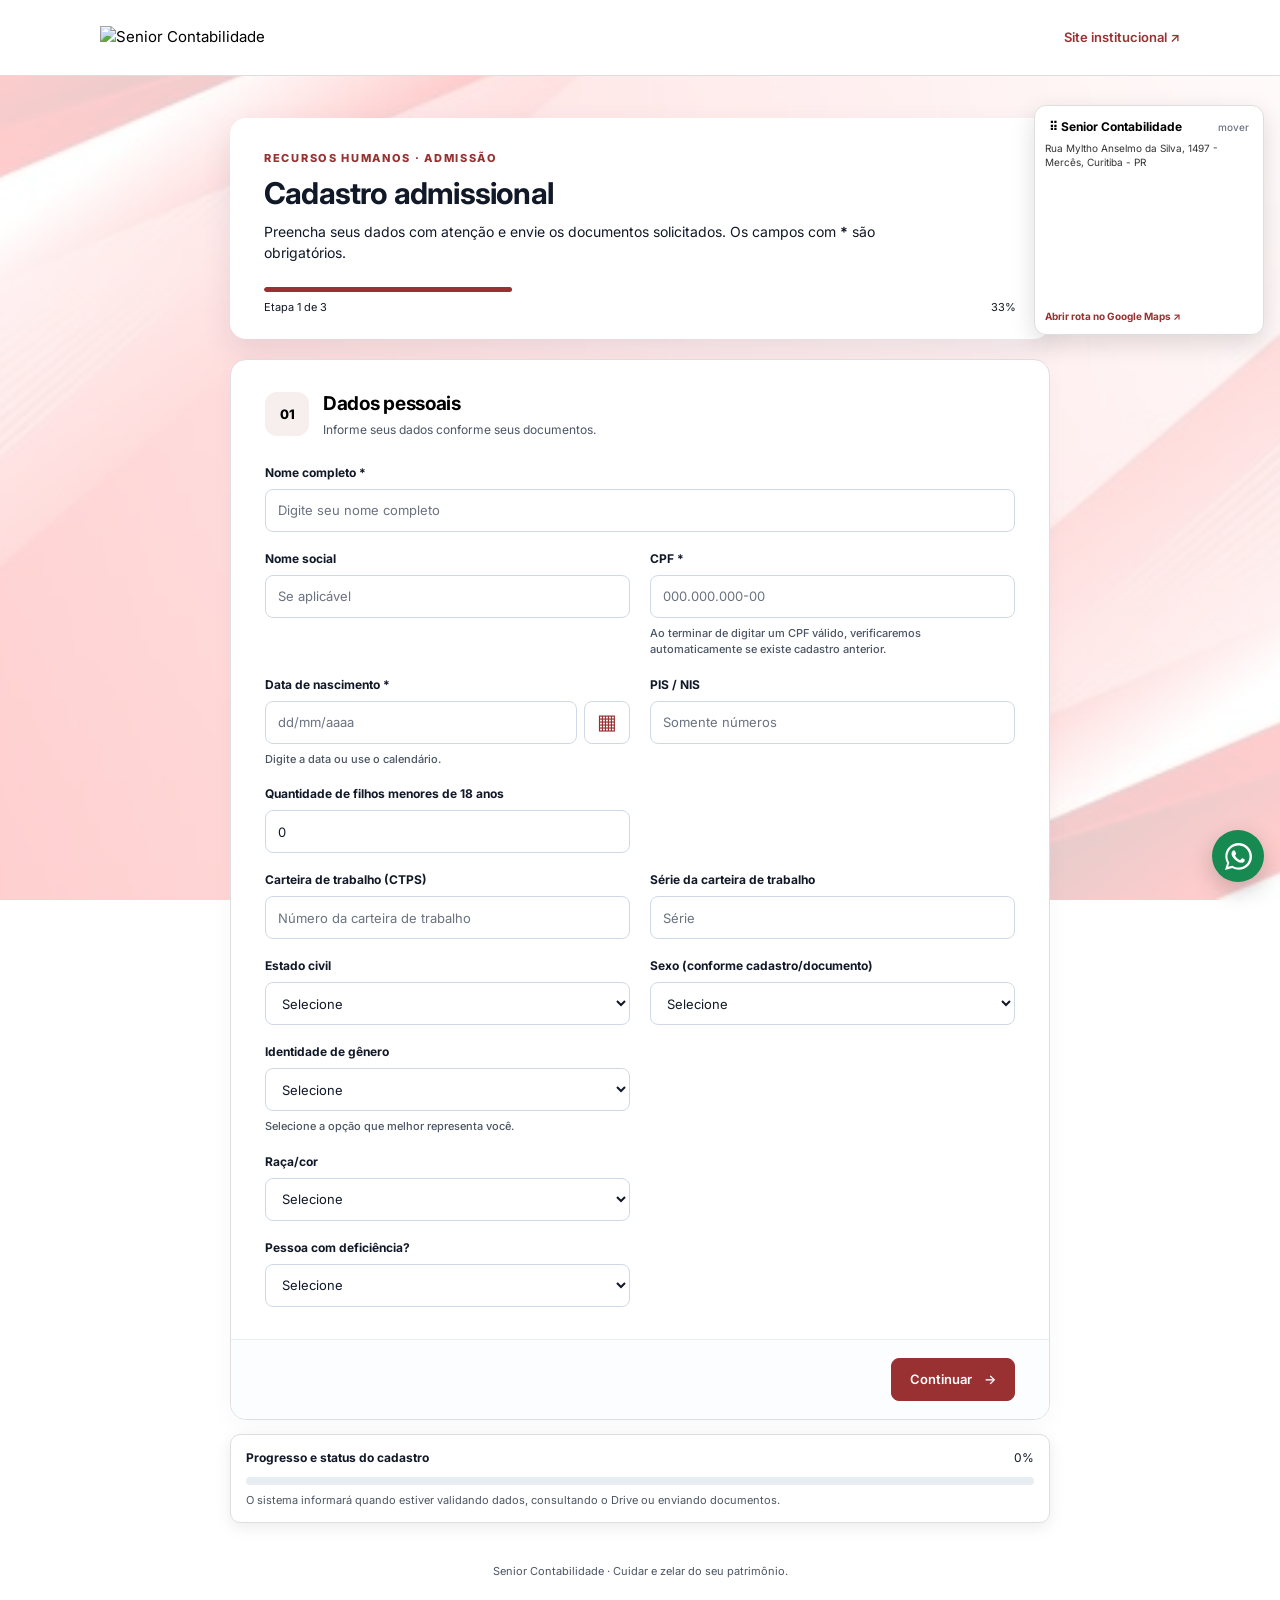
==== index.html @ 3ac5069e "Add files via upload" ====
<!doctype html>
<html lang="pt-BR">
<head>
  <meta charset="utf-8">
  <meta name="viewport" content="width=device-width, initial-scale=1">
  <meta name="theme-color" content="#173b67">
  <title>Cadastro Admissional | Senior</title>
  <link rel="stylesheet" href="styles.css?v=0.6.6">
</head>
<body>
  <header class="site-header">
    <div class="brand">
      <img class="brand-logo" src="https://datasenior.com.br/wp-content/uploads/2024/03/lgnormal.svg" alt="Senior Contabilidade">
    </div>
    <a href="https://datasenior.com.br/" target="_blank" rel="noopener">Site institucional ↗</a>
  </header>

  <main class="page-shell">
    <section class="intro">
      <p class="eyebrow">RECURSOS HUMANOS · ADMISSÃO</p>
      <h1>Cadastro admissional</h1>
      <p>Preencha seus dados com atenção e envie os documentos solicitados. Os campos com <b>*</b> são obrigatórios.</p>
      <div class="progress-wrap"><div id="progressBar"></div></div>
      <div class="progress-caption"><span id="stepCaption">Etapa 1 de 3</span><span id="progressPercent">33%</span></div>
    </section>

    <form id="admissionForm">
      <section class="form-section active" data-step="1">
        <div class="section-heading"><span class="step-icon">01</span><div><h2>Dados pessoais</h2><p>Informe seus dados conforme seus documentos.</p></div></div>
        <div class="fields">
          <label class="wide">Nome completo *<input name="nome" autocomplete="name" required maxlength="160" placeholder="Digite seu nome completo"></label>
          <label>Nome social<input name="nomeSocial" maxlength="160" placeholder="Se aplicável"></label>
          <label>CPF *<input name="cpf" id="cpf" inputmode="numeric" required placeholder="000.000.000-00" maxlength="14" autocomplete="off" aria-describedby="cpfMessage"><small id="cpfMessage" class="field-message" aria-live="polite">Ao terminar de digitar um CPF válido, verificaremos automaticamente se existe cadastro anterior.</small></label>
          <label>Data de nascimento *<span class="date-input-wrap"><input class="birth-date" name="nascimento" type="text" inputmode="numeric" autocomplete="bday" placeholder="dd/mm/aaaa" maxlength="10" pattern="\d{2}/\d{2}/\d{4}" aria-describedby="birthDateFormatHelp" required><button type="button" class="calendar-button" aria-label="Abrir calendário da data de nascimento">▦</button><input class="date-picker" type="date" tabindex="-1" aria-hidden="true"></span><small id="birthDateFormatHelp" class="field-message">Digite a data ou use o calendário.</small></label>
          <label>PIS / NIS<input name="pis" inputmode="numeric" maxlength="14" placeholder="Somente números"></label>
          <label>Quantidade de filhos menores de 18 anos<input name="quantidadeFilhos" id="quantidadeFilhos" type="number" min="0" max="20" value="0"></label>
          <div class="field-pair">
            <label>Carteira de trabalho (CTPS)<input name="ctpsNumero" maxlength="30" placeholder="Número da carteira de trabalho"></label>
            <label>Série da carteira de trabalho<input name="ctpsSerie" maxlength="20" placeholder="Série"></label>
          </div>
          <div id="childrenFields" class="wide dependent-fields hidden"></div>
          <label>Estado civil<select name="estadoCivil"><option value="">Selecione</option><option>Solteiro(a)</option><option>Casado(a)</option><option>União estável</option><option>Divorciado(a)</option><option>Separado(a)</option><option>Viúvo(a)</option></select></label>
          <label>Sexo (conforme cadastro/documento)
            <select name="sexo"><option value="">Selecione</option><option value="Feminino">Feminino</option><option value="Masculino">Masculino</option></select>
          </label>
          <div class="field-pair inline-field-pair">
            <label>Identidade de gênero
              <select name="identidadeGenero" id="identidadeGenero"><option value="">Selecione</option><option value="Homem cisgênero">Homem cisgênero</option><option value="Mulher cisgênero">Mulher cisgênero</option><option value="Homem transgênero">Homem transgênero</option><option value="Mulher transgênero">Mulher transgênero</option><option value="Pessoa não binária">Pessoa não binária</option><option value="Outra identidade de gênero">Outra identidade de gênero</option></select>
              <small id="identidadeGeneroHelp" class="field-message">Selecione a opção que melhor representa você.</small>
            </label>
            <label id="outraIdentidadeWrap" class="hidden">Descreva sua identidade de gênero *<input name="outraIdentidadeGenero" id="outraIdentidadeGenero" maxlength="120"></label>
          </div>
          <div class="field-pair inline-field-pair">
            <label>Raça/cor
              <select name="racaCor" id="racaCor"><option value="">Selecione</option><option>Branca</option><option>Preta</option><option>Parda</option><option>Amarela</option><option>Indígena</option><option>Outra</option></select>
            </label>
            <label id="outraRacaWrap" class="hidden">Descreva sua raça/cor *<input name="outraRacaCor" id="outraRacaCor" maxlength="120"></label>
          </div>
          <label>Pessoa com deficiência?
            <select name="pcd" id="pcd"><option value="">Selecione</option><option value="Não">Não</option><option value="Sim">Sim</option><option value="Prefiro não informar">Prefiro não informar</option></select>
          </label>
          <label class="wide hidden" id="deficienciaWrap">Se desejar, informe a deficiência<input name="deficiencia" maxlength="240" placeholder="Informação opcional"></label>
        </div>
      </section>

      <section class="form-section" data-step="2">
        <div class="section-heading"><span class="step-icon">02</span><div><h2>Endereço e contato</h2><p>Informe primeiro o CEP. Os campos de endereço serão liberados após digitar os 8 números.</p></div></div>
        <div class="fields">
          <label>CEP *<input name="cep" id="cep" inputmode="numeric" required maxlength="9" placeholder="00000-000"></label>
          <label>Estado (UF) *<input name="estado" id="estado" required maxlength="2" placeholder="PR" disabled></label>
          <label class="wide">Rua / logradouro *<input name="endereco" id="endereco" required maxlength="200" placeholder="Rua, avenida, travessa..." disabled></label>
          <label>Número *<input name="numero" id="numeroResidencia" required maxlength="20" placeholder="Número" disabled></label>
          <label>Complemento<input name="complemento" id="complemento" maxlength="100" placeholder="Apartamento, bloco etc." disabled></label>
          <label>Bairro *<input name="bairro" id="bairro" required maxlength="120" disabled></label>
          <label>Cidade *<input name="cidade" id="cidade" required maxlength="120" disabled></label>
          <label>Celular *<input name="celular" id="celular" type="tel" required maxlength="16" autocomplete="tel" placeholder="(41) 99999-9999"></label>
          <div class="wide contact-secondary">
            <button type="button" id="addPhone2" class="text-button">+ Adicionar outro número para contato</button>
            <div id="phone2Wrap" class="hidden phone2-fields">
              <label>Celular 2 (opcional)<input name="celular2" id="celular2" type="tel" maxlength="16" placeholder="(41) 99999-9999"></label>
              <label>Nome do contato (obrigatório ao informar Celular 2)<input name="contatoCelular2" id="contatoCelular2" maxlength="120" placeholder="Nome da pessoa para contato"></label>
            </div>
          </div>
          <label>E-mail *<input name="email" type="email" required maxlength="180" autocomplete="email" placeholder="voce@exemplo.com.br"></label>
          <label>Dependentes para salário-família<input name="dependentesFamilia" type="number" min="0" max="30" value="0"></label>
          <label>Dependentes para Imposto de Renda<input name="dependentesIR" type="number" min="0" max="30" value="0"></label>
        </div>
        <p class="inline-note" id="cepMessage" aria-live="polite">Digite os 8 números do CEP para liberar os campos de endereço.</p>
      </section>

      <section class="form-section" data-step="3">
        <div class="section-heading"><span class="step-icon">03</span><div><h2>Documentos para admissão</h2><p>Envie arquivos legíveis. Formatos aceitos: PDF, JPG e PNG.</p></div></div>
        <div class="document-legend"><p>Os documentos marcados como obrigatórios precisam ser enviados. RG e documento CPF são obrigatórios enquanto a CNH não for enviada; a CNH é opcional. O Título de Eleitor é obrigatório.</p></div>
        <div class="upload-list" id="uploadList"></div>
        <p class="inline-note" id="childrenDocumentNote">As certidões dos filhos serão solicitadas conforme a quantidade informada na primeira etapa.</p>
        <div id="missingSummary" class="missing-summary hidden" role="alert"></div>
        <div class="privacy-note">
          <strong>Privacidade e proteção de dados</strong>
          <p>Esses documentos são indispensáveis para efetuarmos a admissão.</p>
          <ol class="legal-list">
            <li>O tratamento de dados pessoais dar-se-á de acordo com as bases legais previstas nas hipóteses dos Arts. 7º e/ou 11 da Lei 13.709/2018, às quais se submeterão os serviços, e para propósitos legítimos, específicos, explícitos e informados ao titular;</li>
            <li>O tratamento dos dados será limitado às atividades necessárias ao atingimento das finalidades de execução do contrato de trabalho, utilizando-os em cumprimento de obrigação legal ou regulatória, no exercício regular de direito, por determinação judicial ou por requisição da ANPD;</li>
            <li>Os sistemas que servirão de base para armazenamento dos dados pessoais coletados seguem um conjunto de premissas, políticas e especificações técnicas que regulamentam a utilização da Tecnologia de Informação e Comunicação no Governo Federal.</li>
          </ol>
          <p class="privacy-footnote">As informações e os documentos serão utilizados para as finalidades relacionadas ao processo admissional e acessados somente por pessoas autorizadas.</p>
          <label class="consent"><input type="checkbox" name="cientePrivacidade" required> Declaro que li o aviso de privacidade e que as informações fornecidas são verdadeiras. *</label>
        </div>
        <div class="status-message" id="statusMessage" role="status" aria-live="polite"></div>
      </section>

      <div class="form-actions">
        <button type="button" class="btn secondary" id="backBtn" hidden>Voltar</button>
        <span class="action-spacer"></span>
        <button type="button" class="btn primary" id="nextBtn">Continuar <span>→</span></button>
        <button type="submit" class="btn primary" id="submitBtn" hidden>Concluir e enviar cadastro <span>→</span></button>
      </div>
    </form>
    <div class="upload-overall global-progress" id="uploadOverall" aria-live="polite"><div class="upload-overall-top"><strong>Progresso e status do cadastro</strong><span id="overallPercent">0%</span></div><div class="progress-track"><div id="overallProgress"></div></div><p id="overallMessage">O sistema informará quando estiver validando dados, consultando o Drive ou enviando documentos.</p></div>
    <dialog id="birthDateDialog" class="lookup-dialog" aria-labelledby="birthDateTitle">
      <form method="dialog" id="birthDateForm">
        <h2 id="birthDateTitle">Confirmar identidade</h2>
        <p>Encontramos um cadastro para este CPF. Para proteger seus dados, informe sua data de nascimento para recuperar os dados e documentos já registrados.</p>
        <label>Data de nascimento *<span class="date-input-wrap"><input class="birth-date" id="lookupBirthDate" type="text" inputmode="numeric" autocomplete="bday" placeholder="dd/mm/aaaa" maxlength="10" pattern="\d{2}/\d{2}/\d{4}" required><button type="button" class="calendar-button" aria-label="Abrir calendário da data de nascimento">▦</button><input class="date-picker" type="date" tabindex="-1" aria-hidden="true"></span></label>
        <p id="lookupBirthMessage" class="field-message" aria-live="polite"></p>
        <div class="dialog-actions"><button type="button" class="btn secondary" id="cancelBirthLookup">Cancelar</button><button type="submit" class="btn primary" id="confirmBirthLookup">Validar e carregar dados</button></div>
      </form>
    </dialog>
    <footer>Senior Contabilidade · Cuidar e zelar do seu patrimônio.</footer>
  </main>
  <aside class="map-mini" id="mapWidget" aria-label="Localização da Senior Contabilidade">
    <button type="button" class="map-drag-handle" id="mapDragHandle" aria-label="Mover mapa" title="Arraste para mover o mapa">⠿ Senior Contabilidade <span>mover</span></button>
    <small>Rua Myltho Anselmo da Silva, 1497 - Mercês, Curitiba - PR</small>
    <iframe title="Mapa da Senior Contabilidade" loading="lazy" referrerpolicy="no-referrer-when-downgrade" src="https://www.google.com/maps?q=Rua%20Myltho%20Anselmo%20da%20Silva%2C%201497%2C%20Curitiba%2C%20PR&output=embed"></iframe>
    <a href="https://www.google.com/maps/dir/?api=1&destination=Rua+Myltho+Anselmo+da+Silva,+1497,+Curitiba,+PR" target="_blank" rel="noopener">Abrir rota no Google Maps ↗</a>
  </aside>
  <a class="whatsapp-float" id="whatsappHelp" href="https://wa.me/5541995890097" target="_blank" rel="noopener" aria-label="Contato pelo WhatsApp" title="Contato pelo WhatsApp">
    <svg class="wa-icon" viewBox="0 0 24 24" aria-hidden="true"><path d="M20.5 3.5A11.8 11.8 0 0 0 12.1 0C5.6 0 .3 5.3.3 11.8c0 2.1.6 4.2 1.6 6L0 24l6.4-1.7a11.8 11.8 0 0 0 5.7 1.5h.1c6.5 0 11.8-5.3 11.8-11.8 0-3.2-1.2-6.2-3.5-8.5ZM12.1 21.8c-1.8 0-3.6-.5-5.1-1.4l-.4-.2-3.8 1 1-3.7-.2-.4a9.8 9.8 0 1 1 8.5 4.7Zm5.4-7.3c-.3-.1-1.7-.8-2-.9-.3-.1-.5-.1-.7.2s-.8.9-1 1.1c-.2.2-.4.2-.7.1a8 8 0 0 1-2.4-1.5 9 9 0 0 1-1.7-2.1c-.2-.3 0-.5.1-.6l.5-.6.2-.5c.1-.2 0-.4 0-.5l-.9-2.1c-.2-.5-.5-.4-.7-.4h-.6c-.2 0-.5.1-.8.4-.3.3-1 1-1 2.4s1 2.8 1.1 3c.1.2 2 3.1 4.9 4.3.7.3 1.3.5 1.7.6.7.2 1.4.2 1.9.1.6-.1 1.7-.7 1.9-1.3.2-.6.2-1.2.2-1.3s-.2-.2-.5-.4Z"/></svg>
  </a>
  <script src="config.js?v=0.6.6"></script>
  <script src="app.js?v=0.6.6"></script>
</body>
</html>
---- styles.css ----
@import url('https://fonts.googleapis.com/css2?family=Inter:wght@400;500;600;700;800&display=swap');
:root{--navy:#993132;--blue:#993132;--blue2:#993132;--ink:#000;--muted:#444;--line:#dedede;--bg:#fff;--white:#fff;--green:#993132;--red:#993132;--amber:#8a5a00}
*{box-sizing:border-box}body{position:relative;isolation:isolate;margin:0;background:#fff;color:#000;font-family:Inter,Arial,sans-serif;font-size:15px;line-height:1.5}
.site-header{height:76px;background:#fff;border-bottom:1px solid var(--line);display:flex;align-items:center;justify-content:space-between;padding:0 max(calc((100% - 1080px)/2),24px)}
.brand{display:flex;align-items:center;gap:11px;color:#000}.brand-logo{display:block;width:190px;max-height:52px;object-fit:contain;object-position:left center}.site-header a{font-size:13px;text-decoration:none;color:var(--blue);font-weight:600}
.page-shell{max-width:860px;margin:42px auto 30px;padding:0 20px}.intro{background:#fff;color:#111827;border-radius:16px;padding:32px 34px 24px;box-shadow:0 12px 30px #173b6718}.eyebrow{font-size:11px;letter-spacing:1.7px;font-weight:800;color:#993132;margin:0 0 8px}.intro h1{font-size:30px;line-height:1.2;margin:0 0 10px;letter-spacing:-.8px}.intro>p:not(.eyebrow){margin:0;max-width:650px;color:#111827;font-size:14px}.progress-wrap{height:5px;background:#ffffff40;border-radius:99px;margin-top:24px;overflow:hidden}.progress-wrap div{height:100%;width:33.33%;background:#993132;border-radius:99px;transition:width .2s}.progress-caption{display:flex;justify-content:space-between;margin-top:7px;font-size:11px;color:#111827}
form{background:#fff;border:1px solid var(--line);border-radius:16px;margin-top:20px;overflow:hidden;box-shadow:0 8px 24px #1b355508}.form-section{display:none;padding:30px 34px 32px}.form-section.active{display:block}.section-heading{display:flex;gap:14px;align-items:center;margin-bottom:25px}.step-icon{width:44px;height:44px;display:grid;place-items:center;background:#f7eeee;color:#000;border-radius:12px;font-size:13px;font-weight:800}.section-heading h2{font-size:19px;margin:0 0 2px;color:#000;letter-spacing:-.3px}.section-heading p{font-size:12px;color:#4b5563;margin:0}
.fields{display:grid;grid-template-columns:1fr 1fr;gap:18px 20px}label{display:flex;flex-direction:column;gap:7px;font-size:12px;font-weight:700;color:#111827}.fields input,.fields select{width:100%;height:43px;border:1px solid #cfd9e5;border-radius:8px;padding:0 12px;color:#111827;font:400 13px Inter,Arial;background:#fff;outline:none}.fields input:disabled{background:#f0f2f5;color:#6b7280;cursor:not-allowed}.fields input:focus,.fields select:focus{border-color:var(--blue2);box-shadow:0 0 0 3px #2d70b718}.fields input::placeholder{color:#6b7280}.wide{grid-column:1/-1}.hidden{display:none!important}.inline-note{font-size:12px;color:var(--green);margin:14px 0 0;min-height:18px}.field-message{font-size:11px;font-weight:500;color:#4b5563}.field-message.error{color:var(--red)}.field-message.valid{color:var(--green)}
.document-legend{background:#f7f9fc;border:1px solid var(--line);border-radius:10px;padding:13px 15px;margin-bottom:14px}.document-legend p{font-size:12px;color:#111827;margin:9px 0 0}.pill{display:inline-flex;align-items:center;width:max-content;border-radius:99px;padding:3px 8px;font-size:10px;font-weight:800}.pill.crucial{background:#fff0e5;color:#8c3c00}.pill.optional{background:#eef2f6;color:#374151}.upload-list{display:grid;gap:10px}.upload-item{border:1px solid var(--line);border-radius:10px;padding:13px 15px;display:grid;grid-template-columns:minmax(0,1fr) minmax(170px,38%);align-items:center;gap:14px}.upload-item strong{display:block;font-size:12px;color:#111827}.upload-item small{display:block;font-size:11px;color:#4b5563;margin-top:2px}.upload-copy{min-width:0}.upload-control{display:flex;flex-direction:column;align-items:flex-start;gap:6px}.upload-item input{font-size:11px;max-width:100%;color:#374151}.file-status{display:block;color:#4b5563;font-size:10px;margin-top:5px;overflow-wrap:anywhere}.file-progress,.progress-track{display:block;width:100%;height:5px;background:#e8edf3;border-radius:99px;overflow:hidden;margin-top:6px}.file-progress span,.progress-track div{display:block;width:0;height:100%;background:#993132;border-radius:99px;transition:width .15s}.upload-item.file-ready{border-color:#a7c8b8}.upload-item.file-error{border-color:#d88b8b;background:#fffafa}.upload-item.file-error .file-status{color:var(--red)}.upload-overall{margin-top:18px;border:1px solid var(--line);border-radius:10px;padding:14px 15px;background:#fff}.upload-overall-top{display:flex;justify-content:space-between;gap:12px;font-size:12px;color:#111827}.upload-overall p{font-size:11px;color:#4b5563;margin:7px 0 0}.upload-overall .progress-track{height:8px;margin-top:10px}.upload-overall .progress-track div{background:#993132}.missing-summary{margin-top:14px;border:1px solid #e4b5b5;background:#fff7f7;border-radius:10px;padding:13px 15px;color:#7f1d1d;font-size:12px}.missing-summary ul{margin:7px 0 0;padding-left:20px}.privacy-note{background:#f5f8fc;border:1px solid #e0e8f2;border-radius:10px;padding:16px;margin-top:20px;color:#111827}.privacy-note>strong{font-size:13px;color:var(--navy)}.privacy-note p{font-size:12px;color:#111827;margin:6px 0 12px}.legal-list{padding-left:21px;margin:8px 0 12px}.legal-list li{font-size:11px;color:#111827;margin:0 0 9px}.privacy-footnote{border-top:1px solid #dce4ed;padding-top:10px}.consent{display:flex;flex-direction:row;align-items:flex-start;gap:9px;font-size:11px;font-weight:600}.consent input{margin-top:3px;accent-color:#993132;flex-shrink:0}
.form-actions{display:flex;align-items:center;gap:12px;padding:18px 34px;border-top:1px solid #e8edf3;background:#fcfdff}.action-spacer{flex:1}.btn{border:0;border-radius:8px;min-height:43px;padding:0 18px;font:600 13px Inter,Arial;cursor:pointer;display:inline-flex;align-items:center;gap:12px;justify-content:center}.btn.primary{background:#993132;color:#fff;border:1px solid #993132}.btn.primary:hover{background:#7d2729}.btn.secondary{background:#edf2f7;color:#111827}.btn:disabled{opacity:.55;cursor:wait}.status-message{font-size:13px;margin-top:14px}.status-message.error{color:var(--red)}.status-message.success{color:var(--green)}footer{text-align:center;color:#4b5563;font-size:11px;padding:22px 8px}
@media(max-width:640px){.site-header{height:66px;padding:0 18px}.brand-logo{width:155px;max-height:44px}.brand strong{font-size:19px}.site-header a{font-size:11px}.page-shell{margin:20px auto;padding:0 12px}.intro{padding:25px 22px 20px}.intro h1{font-size:25px}.form-section{padding:24px 20px}.fields{grid-template-columns:1fr;gap:15px}.wide{grid-column:auto}.upload-item{grid-template-columns:1fr;gap:9px}.upload-control{align-items:stretch}.form-actions{padding:15px 20px}.btn{padding:0 13px}}

[hidden]{display:none!important}

.map-mini{position:fixed;right:16px;top:105px;width:220px;z-index:20;background:#fff;border:1px solid #dedede;border-radius:12px;box-shadow:0 8px 24px #0002;padding:10px;display:flex;flex-direction:column;gap:5px}.map-mini strong{font-size:12px;color:#000}.map-mini small{font-size:10px;line-height:1.35;color:#333}.map-mini iframe{width:100%;height:130px;border:0;border-radius:7px}.map-mini a{font-size:10px;color:#993132;font-weight:700;text-decoration:none}.whatsapp-float{position:fixed;right:16px;bottom:18px;z-index:30;background:#168a50;color:#fff;text-decoration:none;border-radius:999px;padding:10px 15px;display:flex;align-items:center;gap:10px;box-shadow:0 8px 24px #0003}.wa-icon{font-size:23px;line-height:1}.wa-copy{display:flex;flex-direction:column}.wa-copy strong{font-size:12px}.wa-copy small{font-size:10px;color:#fff}.whatsapp-float:hover{background:#116f40}
@media(max-width:1100px){.map-mini{position:static;width:auto;max-width:860px;margin:12px auto;padding:12px 20px}.map-mini iframe{height:150px}.whatsapp-float{right:12px;bottom:12px}}@media(max-width:640px){.map-mini{margin:10px 12px}.whatsapp-float{padding:11px;border-radius:50%;width:52px;height:52px;justify-content:center}.wa-copy{display:none}}

.lookup-button{align-self:flex-start;border:1px solid #993132;background:#fff;color:#993132;border-radius:7px;padding:7px 10px;font-size:11px;font-weight:700;cursor:pointer}.lookup-button:disabled{opacity:.5;cursor:wait}

.global-progress{position:static;z-index:1;box-shadow:0 4px 16px rgba(0,0,0,.08);margin:14px 0 18px}.upload-item.file-ready .file-status{color:#17663a;font-weight:700}.upload-item.file-error .file-status{font-weight:700}
.pill.required{background:#fff0e5;color:#8c3c00}.field-pair{grid-column:1/-1;display:grid;grid-template-columns:1fr 1fr;gap:18px 20px}.dependent-fields{display:grid;gap:12px}.dependent-card{min-width:0;margin:0;padding:15px;border:1px solid var(--line);border-radius:10px;display:grid;grid-template-columns:repeat(3,minmax(0,1fr));gap:12px}.dependent-card legend{padding:0 7px;font-size:12px;font-weight:800;color:#993132}.dependent-card label{min-width:0}.dependent-card input{width:100%;height:43px;border:1px solid #cfd9e5;border-radius:8px;padding:0 12px;color:#111827;font:400 13px Inter,Arial;background:#fff}.date-input-wrap{display:flex;align-items:stretch;gap:7px}.date-input-wrap>.birth-date{min-width:0;flex:1}.date-picker{width:46px;height:43px;border:1px solid #cfd9e5;border-radius:8px;background:#fff;padding:7px;cursor:pointer}.date-picker::-webkit-calendar-picker-indicator{cursor:pointer}.text-button{width:max-content;padding:0;border:0;background:transparent;color:#993132;font:600 12px Inter,Arial;text-decoration:underline;cursor:pointer}.contact-secondary{display:grid;gap:10px}.contact-secondary label{max-width:calc(50% - 10px)}.missing-link{padding:0;border:0;background:none;color:inherit;font:inherit;text-align:left;text-decoration:underline;cursor:pointer}.identity-description{font-size:11px;color:#4b5563;font-weight:500}.whatsapp-float{width:52px;height:52px;padding:12px;justify-content:center}.wa-icon{display:block;width:27px;height:27px;fill:currentColor}.wa-copy{display:none}

.lookup-dialog{width:min(480px,calc(100% - 32px));border:1px solid #dbe3ec;border-radius:14px;padding:0;box-shadow:0 24px 80px rgba(0,0,0,.28);color:#111827}.lookup-dialog::backdrop{background:rgba(15,23,42,.55)}.lookup-dialog form{padding:24px}.lookup-dialog h2{margin:0 0 10px;font-size:21px;color:#111827}.lookup-dialog p{font-size:13px;line-height:1.55;color:#374151}.lookup-dialog label{display:flex;flex-direction:column;gap:7px;margin-top:18px;font-size:12px;font-weight:700}.lookup-dialog input{min-height:42px;border:1px solid #cbd5e1;border-radius:7px;padding:9px 11px;font:inherit;color:#111827}.dialog-actions{display:flex;justify-content:flex-end;gap:10px;margin-top:22px}.lookup-dialog .btn{min-height:40px}

/* Fundo estático: coloque fundo.jpg na mesma pasta de index.html (frontend). */
body::before{content:"";position:fixed;inset:0;z-index:-1;pointer-events:none;background:url("./fundo.jpg") center center/cover no-repeat;opacity:.20}
.privacy-alert-pulse{animation:privacyAlertPulse 1s ease-in-out 0s 5;border-width:2px!important}
.privacy-consent-pulse{animation:privacyConsentPulse 1s ease-in-out 0s 5;border-radius:8px;outline:2px solid #993132;outline-offset:4px}
@keyframes privacyAlertPulse{0%,100%{box-shadow:0 0 0 0 rgba(153,49,50,.08);background:#fff7f7}50%{box-shadow:0 0 0 7px rgba(153,49,50,.25);background:#ffe4e4}}
@keyframes privacyConsentPulse{0%,100%{background:transparent}50%{background:#ffe4e4}}

/* Ajustes de usabilidade para celulares */
html { -webkit-text-size-adjust: 100%; }
input, select, button { touch-action: manipulation; }
input, select { min-width: 0; }
@media (max-width: 640px) {
  body { font-size: 14px; }
  .site-header { gap: 10px; padding: 0 12px; }
  .brand-logo { width: min(46vw, 155px); }
  .site-header a { max-width: 110px; text-align: right; line-height: 1.25; }
  .page-shell { width: 100%; margin: 14px auto 22px; padding: 0 10px; }
  .intro { border-radius: 12px; padding: 20px 16px 17px; }
  .intro h1 { font-size: clamp(22px, 6vw, 27px); }
  .intro > p:not(.eyebrow) { font-size: 13px; }
  #admissionForm { margin-top: 12px; border-radius: 12px; }
  .form-section { padding: 20px 14px 22px; }
  .section-heading { align-items: flex-start; gap: 10px; margin-bottom: 19px; }
  .section-heading h2 { font-size: 17px; }
  .fields { grid-template-columns: minmax(0, 1fr); gap: 14px; }
  .fields label { min-width: 0; font-size: 12px; }
  .fields input, .fields select { height: 46px; font-size: 16px; padding: 0 11px; }
  .fields input[type="file"] { height: auto; font-size: 13px; }
  .upload-item { grid-template-columns: minmax(0,1fr); padding: 12px; gap: 10px; }
  .upload-control { min-width: 0; align-items: stretch; }
  .upload-control input { width: 100%; font-size: 13px; }
  .form-actions { position: sticky; bottom: 0; z-index: 10; flex-wrap: wrap; gap: 8px; padding: 12px; background: rgba(255,255,255,.97); box-shadow: 0 -4px 14px rgba(0,0,0,.07); }
  .form-actions .action-spacer { display: none; }
  .form-actions .btn { flex: 1 1 42%; min-height: 46px; padding: 0 10px; font-size: 12px; }
  .global-progress { margin: 12px 0; padding: 12px; }
  .upload-overall-top { align-items: flex-start; font-size: 11px; }
  .upload-overall p { font-size: 11px; }
  .privacy-note { padding: 12px; }
  .consent { font-size: 12px; line-height: 1.45; }
  .lookup-dialog { width: calc(100% - 20px); max-width: 480px; max-height: 90dvh; overflow-y: auto; }
  .lookup-dialog form { padding: 18px 14px; }
  .lookup-dialog h2 { font-size: 19px; }
  .lookup-dialog input { width: 100%; min-height: 46px; font-size: 16px; }
  .dialog-actions { flex-direction: column-reverse; }
  .dialog-actions .btn { width: 100%; min-height: 46px; }
  .map-mini { margin: 10px; }
  .map-mini iframe { height: 120px; }
  .whatsapp-float { right: 10px; bottom: 10px; }
  .field-pair{grid-template-columns:minmax(0,1fr);gap:14px}.dependent-card{grid-template-columns:minmax(0,1fr);padding:12px}.contact-secondary label{max-width:none}.date-picker{height:46px;min-width:46px}
}
@media (max-width: 380px) {
  .site-header a { font-size: 10px; }
  .brand-logo { width: 132px; }
  .form-section { padding-left: 11px; padding-right: 11px; }
  .form-actions .btn { flex-basis: 100%; }
}

.phone2-fields{display:grid;grid-template-columns:1fr 1fr;gap:12px 20px}
.date-input-wrap{position:relative}
.date-input-wrap .date-picker{position:absolute;width:1px;height:1px;min-width:1px;right:46px;top:50%;opacity:0;pointer-events:none;padding:0;border:0;overflow:hidden;clip-path:inset(50%)}
.calendar-button{width:46px;min-width:46px;border:1px solid #cfd9e5;border-radius:8px;background:#fff;color:#993132;font-size:21px;cursor:pointer}
.map-mini{position:fixed;right:16px;top:105px;left:auto;bottom:auto;width:min(230px,calc(100vw - 20px));max-width:none;margin:0;z-index:20}
.map-drag-handle{display:flex;align-items:center;justify-content:space-between;width:100%;padding:3px 4px;border:0;background:transparent;color:#000;font:700 12px Inter,Arial,sans-serif;text-align:left;cursor:move;touch-action:none}
.map-drag-handle span{color:#6b7280;font-size:10px;font-weight:500}
.map-mini iframe{height:130px}
.inline-field-pair{align-items:start}
.file-picker{position:relative;display:flex;flex-direction:row;align-items:center;gap:9px;width:100%;min-width:0;overflow:hidden;cursor:pointer}
.file-picker-button{flex:none;border:1px solid #cfd9e5;border-radius:7px;background:#f7f9fc;color:#111827;padding:8px 10px;font-size:11px;font-weight:700}
.file-picker-name{min-width:0;overflow:hidden;text-overflow:ellipsis;white-space:nowrap;font-size:11px;font-weight:500;color:#4b5563}
.upload-item .file-picker input[type="file"]{position:absolute;inset:0;width:100%;height:100%;max-width:none;opacity:0;cursor:pointer}
.file-picker:focus-within .file-picker-button{outline:3px solid #99313230;border-color:#993132}
@media(max-width:640px){.map-mini{position:fixed;width:min(230px,calc(100vw - 20px));margin:0}.map-mini iframe{height:120px}.phone2-fields{grid-template-columns:minmax(0,1fr)}.date-picker{right:46px}}
@media(max-width:640px){.inline-field-pair{grid-template-columns:minmax(0,1fr)}}
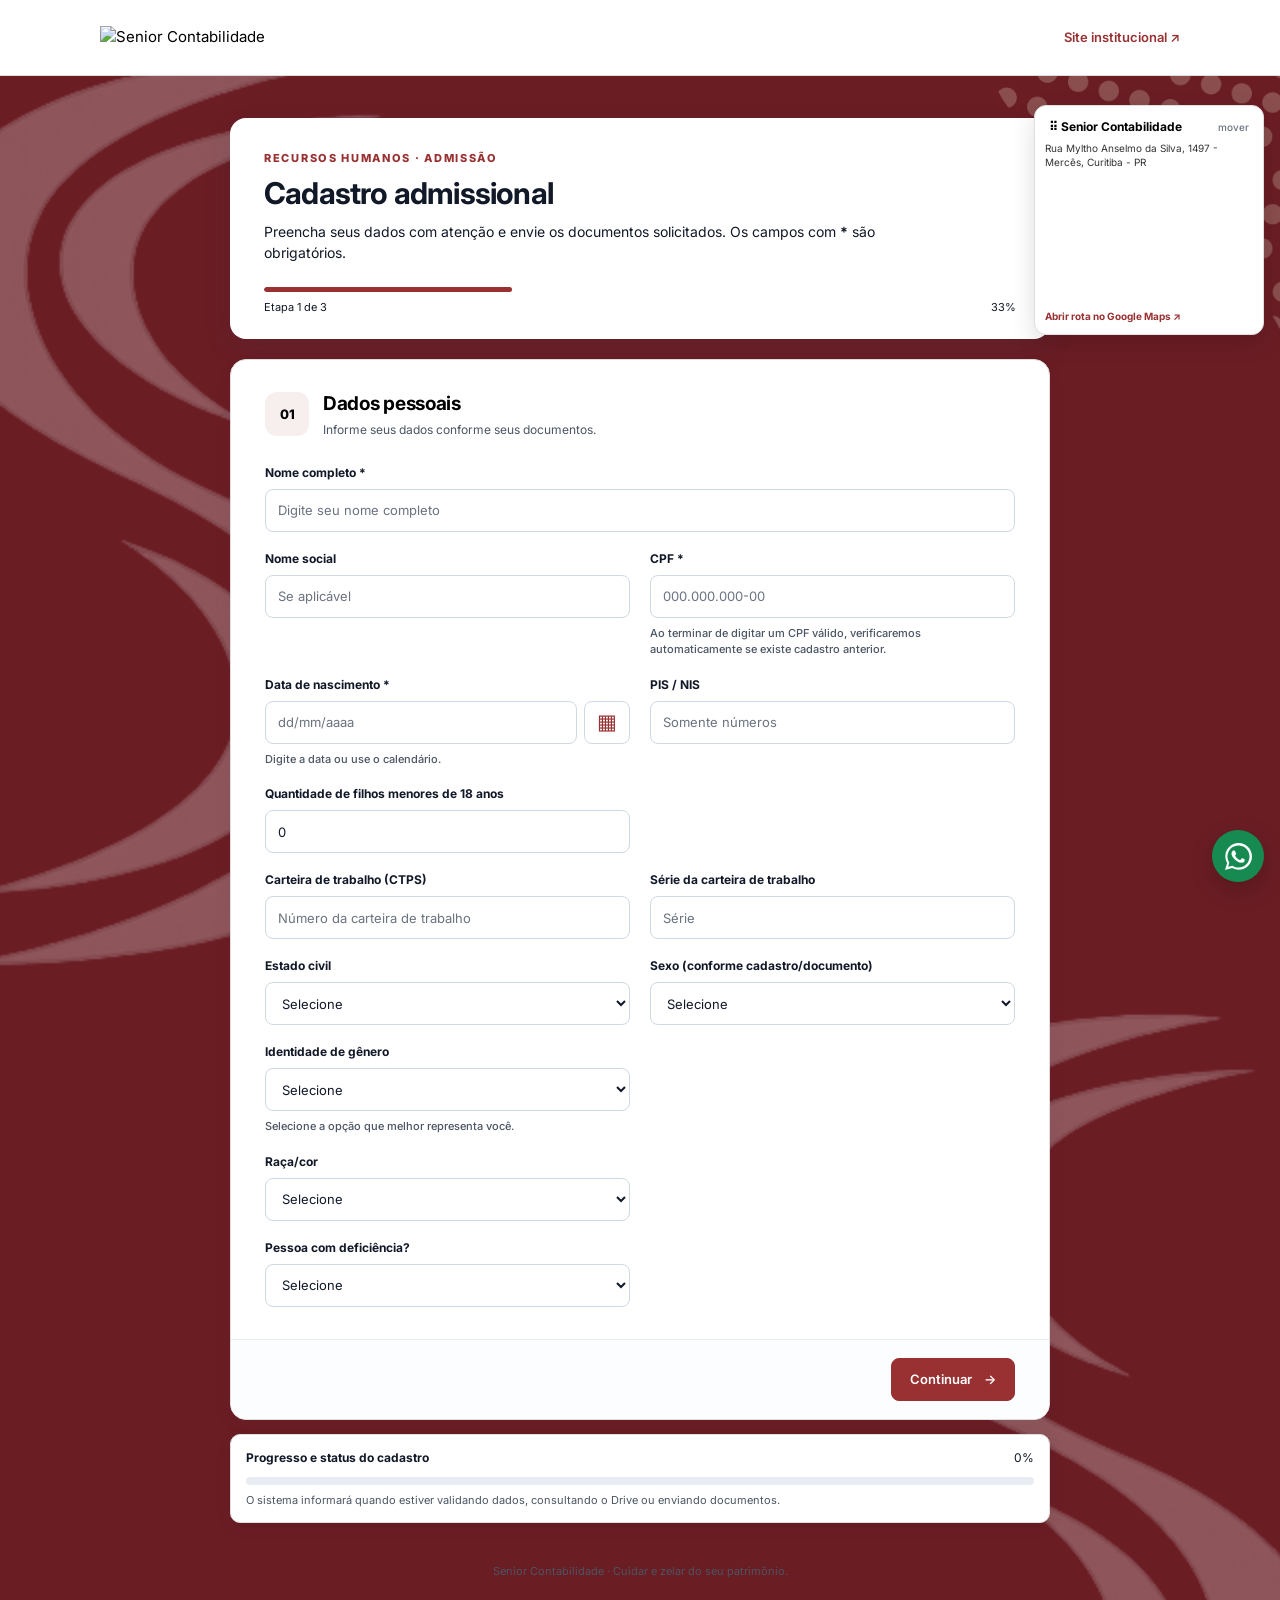
==== commit 0786ced0: "Add files via upload" ====
--- a/index.html
+++ b/index.html
@@ -5,7 +5,7 @@
   <meta name="viewport" content="width=device-width, initial-scale=1">
   <meta name="theme-color" content="#173b67">
   <title>Cadastro Admissional | Senior</title>
-  <link rel="stylesheet" href="styles.css?v=0.6.6">
+  <link rel="stylesheet" href="styles.css?v=0.6.14">
 </head>
 <body>
   <header class="site-header">
@@ -82,8 +82,12 @@
             </div>
           </div>
           <label>E-mail *<input name="email" type="email" required maxlength="180" autocomplete="email" placeholder="voce@exemplo.com.br"></label>
-          <label>Dependentes para salário-família<input name="dependentesFamilia" type="number" min="0" max="30" value="0"></label>
-          <label>Dependentes para Imposto de Renda<input name="dependentesIR" type="number" min="0" max="30" value="0"></label>
+          <label>Possui dependentes para salário-família?
+            <select name="dependentesFamilia"><option value="">Selecione</option><option value="Sim">Sim</option><option value="Não">Não</option></select>
+          </label>
+          <label>Possui dependentes para Imposto de Renda?
+            <select name="dependentesIR"><option value="">Selecione</option><option value="Sim">Sim</option><option value="Não">Não</option></select>
+          </label>
         </div>
         <p class="inline-note" id="cepMessage" aria-live="polite">Digite os 8 números do CEP para liberar os campos de endereço.</p>
       </section>
@@ -137,6 +141,6 @@
     <svg class="wa-icon" viewBox="0 0 24 24" aria-hidden="true"><path d="M20.5 3.5A11.8 11.8 0 0 0 12.1 0C5.6 0 .3 5.3.3 11.8c0 2.1.6 4.2 1.6 6L0 24l6.4-1.7a11.8 11.8 0 0 0 5.7 1.5h.1c6.5 0 11.8-5.3 11.8-11.8 0-3.2-1.2-6.2-3.5-8.5ZM12.1 21.8c-1.8 0-3.6-.5-5.1-1.4l-.4-.2-3.8 1 1-3.7-.2-.4a9.8 9.8 0 1 1 8.5 4.7Zm5.4-7.3c-.3-.1-1.7-.8-2-.9-.3-.1-.5-.1-.7.2s-.8.9-1 1.1c-.2.2-.4.2-.7.1a8 8 0 0 1-2.4-1.5 9 9 0 0 1-1.7-2.1c-.2-.3 0-.5.1-.6l.5-.6.2-.5c.1-.2 0-.4 0-.5l-.9-2.1c-.2-.5-.5-.4-.7-.4h-.6c-.2 0-.5.1-.8.4-.3.3-1 1-1 2.4s1 2.8 1.1 3c.1.2 2 3.1 4.9 4.3.7.3 1.3.5 1.7.6.7.2 1.4.2 1.9.1.6-.1 1.7-.7 1.9-1.3.2-.6.2-1.2.2-1.3s-.2-.2-.5-.4Z"/></svg>
   </a>
   <script src="config.js?v=0.6.6"></script>
-  <script src="app.js?v=0.6.6"></script>
+  <script src="app.js?v=0.6.14"></script>
 </body>
 </html>
--- a/styles.css
+++ b/styles.css
@@ -1,9 +1,10 @@
 @import url('https://fonts.googleapis.com/css2?family=Inter:wght@400;500;600;700;800&display=swap');
 :root{--navy:#993132;--blue:#993132;--blue2:#993132;--ink:#000;--muted:#444;--line:#dedede;--bg:#fff;--white:#fff;--green:#993132;--red:#993132;--amber:#8a5a00}
 *{box-sizing:border-box}body{position:relative;isolation:isolate;margin:0;background:#fff;color:#000;font-family:Inter,Arial,sans-serif;font-size:15px;line-height:1.5}
-.site-header{height:76px;background:#fff;border-bottom:1px solid var(--line);display:flex;align-items:center;justify-content:space-between;padding:0 max(calc((100% - 1080px)/2),24px)}
+body>.upload-overall,body>footer{position:relative;z-index:1}
+.site-header{position:relative;z-index:1;height:76px;background:#fff;border-bottom:1px solid var(--line);display:flex;align-items:center;justify-content:space-between;padding:0 max(calc((100% - 1080px)/2),24px)}
 .brand{display:flex;align-items:center;gap:11px;color:#000}.brand-logo{display:block;width:190px;max-height:52px;object-fit:contain;object-position:left center}.site-header a{font-size:13px;text-decoration:none;color:var(--blue);font-weight:600}
-.page-shell{max-width:860px;margin:42px auto 30px;padding:0 20px}.intro{background:#fff;color:#111827;border-radius:16px;padding:32px 34px 24px;box-shadow:0 12px 30px #173b6718}.eyebrow{font-size:11px;letter-spacing:1.7px;font-weight:800;color:#993132;margin:0 0 8px}.intro h1{font-size:30px;line-height:1.2;margin:0 0 10px;letter-spacing:-.8px}.intro>p:not(.eyebrow){margin:0;max-width:650px;color:#111827;font-size:14px}.progress-wrap{height:5px;background:#ffffff40;border-radius:99px;margin-top:24px;overflow:hidden}.progress-wrap div{height:100%;width:33.33%;background:#993132;border-radius:99px;transition:width .2s}.progress-caption{display:flex;justify-content:space-between;margin-top:7px;font-size:11px;color:#111827}
+.page-shell{position:relative;z-index:1;max-width:860px;margin:42px auto 30px;padding:0 20px}.intro{background:#fff;color:#111827;border-radius:16px;padding:32px 34px 24px;box-shadow:0 12px 30px #173b6718}.eyebrow{font-size:11px;letter-spacing:1.7px;font-weight:800;color:#993132;margin:0 0 8px}.intro h1{font-size:30px;line-height:1.2;margin:0 0 10px;letter-spacing:-.8px}.intro>p:not(.eyebrow){margin:0;max-width:650px;color:#111827;font-size:14px}.progress-wrap{height:5px;background:#ffffff40;border-radius:99px;margin-top:24px;overflow:hidden}.progress-wrap div{height:100%;width:33.33%;background:#993132;border-radius:99px;transition:width .2s}.progress-caption{display:flex;justify-content:space-between;margin-top:7px;font-size:11px;color:#111827}
 form{background:#fff;border:1px solid var(--line);border-radius:16px;margin-top:20px;overflow:hidden;box-shadow:0 8px 24px #1b355508}.form-section{display:none;padding:30px 34px 32px}.form-section.active{display:block}.section-heading{display:flex;gap:14px;align-items:center;margin-bottom:25px}.step-icon{width:44px;height:44px;display:grid;place-items:center;background:#f7eeee;color:#000;border-radius:12px;font-size:13px;font-weight:800}.section-heading h2{font-size:19px;margin:0 0 2px;color:#000;letter-spacing:-.3px}.section-heading p{font-size:12px;color:#4b5563;margin:0}
 .fields{display:grid;grid-template-columns:1fr 1fr;gap:18px 20px}label{display:flex;flex-direction:column;gap:7px;font-size:12px;font-weight:700;color:#111827}.fields input,.fields select{width:100%;height:43px;border:1px solid #cfd9e5;border-radius:8px;padding:0 12px;color:#111827;font:400 13px Inter,Arial;background:#fff;outline:none}.fields input:disabled{background:#f0f2f5;color:#6b7280;cursor:not-allowed}.fields input:focus,.fields select:focus{border-color:var(--blue2);box-shadow:0 0 0 3px #2d70b718}.fields input::placeholder{color:#6b7280}.wide{grid-column:1/-1}.hidden{display:none!important}.inline-note{font-size:12px;color:var(--green);margin:14px 0 0;min-height:18px}.field-message{font-size:11px;font-weight:500;color:#4b5563}.field-message.error{color:var(--red)}.field-message.valid{color:var(--green)}
 .document-legend{background:#f7f9fc;border:1px solid var(--line);border-radius:10px;padding:13px 15px;margin-bottom:14px}.document-legend p{font-size:12px;color:#111827;margin:9px 0 0}.pill{display:inline-flex;align-items:center;width:max-content;border-radius:99px;padding:3px 8px;font-size:10px;font-weight:800}.pill.crucial{background:#fff0e5;color:#8c3c00}.pill.optional{background:#eef2f6;color:#374151}.upload-list{display:grid;gap:10px}.upload-item{border:1px solid var(--line);border-radius:10px;padding:13px 15px;display:grid;grid-template-columns:minmax(0,1fr) minmax(170px,38%);align-items:center;gap:14px}.upload-item strong{display:block;font-size:12px;color:#111827}.upload-item small{display:block;font-size:11px;color:#4b5563;margin-top:2px}.upload-copy{min-width:0}.upload-control{display:flex;flex-direction:column;align-items:flex-start;gap:6px}.upload-item input{font-size:11px;max-width:100%;color:#374151}.file-status{display:block;color:#4b5563;font-size:10px;margin-top:5px;overflow-wrap:anywhere}.file-progress,.progress-track{display:block;width:100%;height:5px;background:#e8edf3;border-radius:99px;overflow:hidden;margin-top:6px}.file-progress span,.progress-track div{display:block;width:0;height:100%;background:#993132;border-radius:99px;transition:width .15s}.upload-item.file-ready{border-color:#a7c8b8}.upload-item.file-error{border-color:#d88b8b;background:#fffafa}.upload-item.file-error .file-status{color:var(--red)}.upload-overall{margin-top:18px;border:1px solid var(--line);border-radius:10px;padding:14px 15px;background:#fff}.upload-overall-top{display:flex;justify-content:space-between;gap:12px;font-size:12px;color:#111827}.upload-overall p{font-size:11px;color:#4b5563;margin:7px 0 0}.upload-overall .progress-track{height:8px;margin-top:10px}.upload-overall .progress-track div{background:#993132}.missing-summary{margin-top:14px;border:1px solid #e4b5b5;background:#fff7f7;border-radius:10px;padding:13px 15px;color:#7f1d1d;font-size:12px}.missing-summary ul{margin:7px 0 0;padding-left:20px}.privacy-note{background:#f5f8fc;border:1px solid #e0e8f2;border-radius:10px;padding:16px;margin-top:20px;color:#111827}.privacy-note>strong{font-size:13px;color:var(--navy)}.privacy-note p{font-size:12px;color:#111827;margin:6px 0 12px}.legal-list{padding-left:21px;margin:8px 0 12px}.legal-list li{font-size:11px;color:#111827;margin:0 0 9px}.privacy-footnote{border-top:1px solid #dce4ed;padding-top:10px}.consent{display:flex;flex-direction:row;align-items:flex-start;gap:9px;font-size:11px;font-weight:600}.consent input{margin-top:3px;accent-color:#993132;flex-shrink:0}
@@ -22,8 +23,9 @@
 
 .lookup-dialog{width:min(480px,calc(100% - 32px));border:1px solid #dbe3ec;border-radius:14px;padding:0;box-shadow:0 24px 80px rgba(0,0,0,.28);color:#111827}.lookup-dialog::backdrop{background:rgba(15,23,42,.55)}.lookup-dialog form{padding:24px}.lookup-dialog h2{margin:0 0 10px;font-size:21px;color:#111827}.lookup-dialog p{font-size:13px;line-height:1.55;color:#374151}.lookup-dialog label{display:flex;flex-direction:column;gap:7px;margin-top:18px;font-size:12px;font-weight:700}.lookup-dialog input{min-height:42px;border:1px solid #cbd5e1;border-radius:7px;padding:9px 11px;font:inherit;color:#111827}.dialog-actions{display:flex;justify-content:flex-end;gap:10px;margin-top:22px}.lookup-dialog .btn{min-height:40px}
 
-/* Fundo estático: coloque fundo.jpg na mesma pasta de index.html (frontend). */
-body::before{content:"";position:fixed;inset:0;z-index:-1;pointer-events:none;background:url("./fundo.jpg") center center/cover no-repeat;opacity:.20}
+/* O fundo rola com o conteúdo e começa abaixo do cabeçalho. */
+body::before{content:"";position:absolute;inset:76px 0 0;z-index:0;pointer-events:none;background-image:url("./fundo.jpg");background-position:center top;background-size:100% auto;background-repeat:repeat-y}
+@media(max-width:640px){body::before{top:66px}}
 .privacy-alert-pulse{animation:privacyAlertPulse 1s ease-in-out 0s 5;border-width:2px!important}
 .privacy-consent-pulse{animation:privacyConsentPulse 1s ease-in-out 0s 5;border-radius:8px;outline:2px solid #993132;outline-offset:4px}
 @keyframes privacyAlertPulse{0%,100%{box-shadow:0 0 0 0 rgba(153,49,50,.08);background:#fff7f7}50%{box-shadow:0 0 0 7px rgba(153,49,50,.25);background:#ffe4e4}}
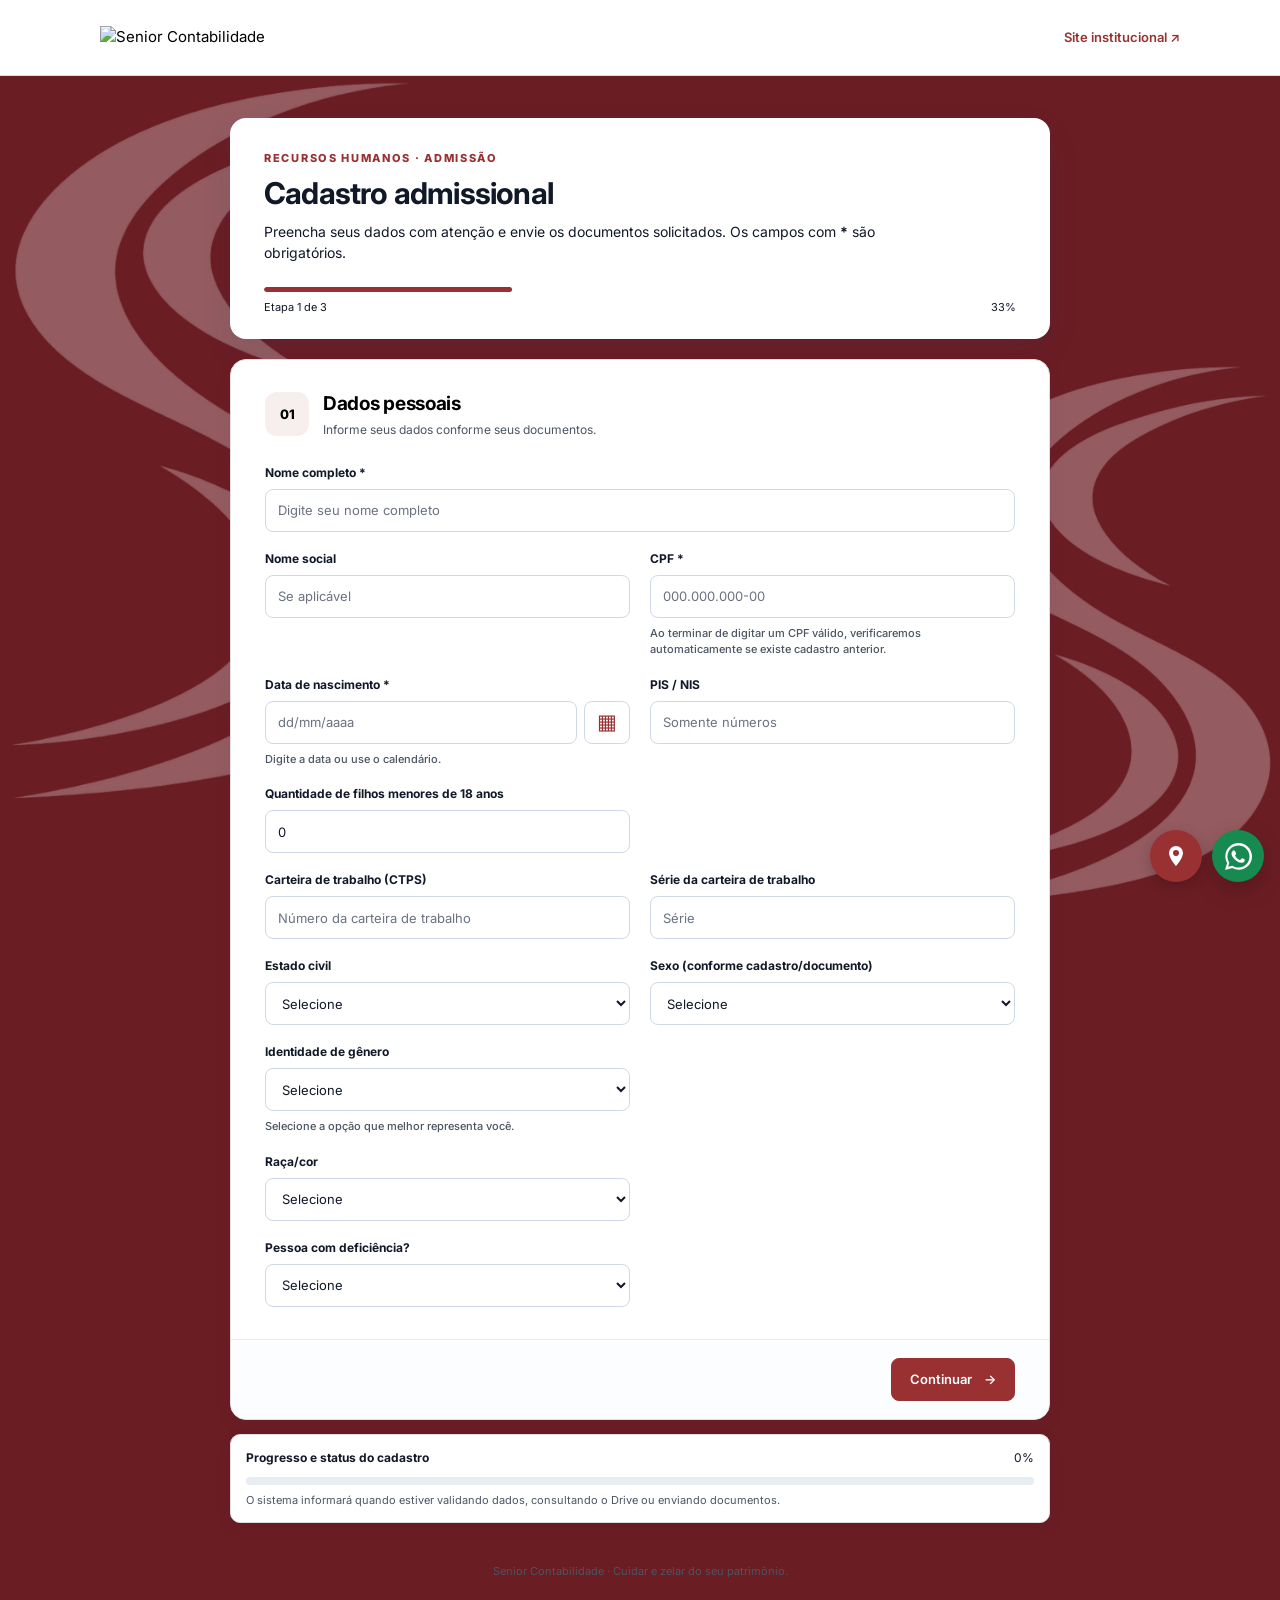
==== commit af49262d: "Add files via upload" ====
--- a/index.html
+++ b/index.html
@@ -5,7 +5,7 @@
   <meta name="viewport" content="width=device-width, initial-scale=1">
   <meta name="theme-color" content="#173b67">
   <title>Cadastro Admissional | Senior</title>
-  <link rel="stylesheet" href="styles.css?v=0.6.14">
+  <link rel="stylesheet" href="styles.css?v=0.6.16">
 </head>
 <body>
   <header class="site-header">
@@ -131,8 +131,11 @@
     </dialog>
     <footer>Senior Contabilidade · Cuidar e zelar do seu patrimônio.</footer>
   </main>
-  <aside class="map-mini" id="mapWidget" aria-label="Localização da Senior Contabilidade">
-    <button type="button" class="map-drag-handle" id="mapDragHandle" aria-label="Mover mapa" title="Arraste para mover o mapa">⠿ Senior Contabilidade <span>mover</span></button>
+  <aside class="map-mini map-collapsed" id="mapWidget" aria-label="Localização da Senior Contabilidade" aria-hidden="true" inert>
+    <div class="map-widget-header">
+      <button type="button" class="map-drag-handle" id="mapDragHandle" aria-label="Mover mapa" title="Arraste para mover o mapa">⠿ Senior Contabilidade <span>mover</span></button>
+      <button type="button" class="map-collapse" id="mapCollapse" aria-label="Recolher mapa" title="Recolher mapa">−</button>
+    </div>
     <small>Rua Myltho Anselmo da Silva, 1497 - Mercês, Curitiba - PR</small>
     <iframe title="Mapa da Senior Contabilidade" loading="lazy" referrerpolicy="no-referrer-when-downgrade" src="https://www.google.com/maps?q=Rua%20Myltho%20Anselmo%20da%20Silva%2C%201497%2C%20Curitiba%2C%20PR&output=embed"></iframe>
     <a href="https://www.google.com/maps/dir/?api=1&destination=Rua+Myltho+Anselmo+da+Silva,+1497,+Curitiba,+PR" target="_blank" rel="noopener">Abrir rota no Google Maps ↗</a>
@@ -140,7 +143,10 @@
   <a class="whatsapp-float" id="whatsappHelp" href="https://wa.me/5541995890097" target="_blank" rel="noopener" aria-label="Contato pelo WhatsApp" title="Contato pelo WhatsApp">
     <svg class="wa-icon" viewBox="0 0 24 24" aria-hidden="true"><path d="M20.5 3.5A11.8 11.8 0 0 0 12.1 0C5.6 0 .3 5.3.3 11.8c0 2.1.6 4.2 1.6 6L0 24l6.4-1.7a11.8 11.8 0 0 0 5.7 1.5h.1c6.5 0 11.8-5.3 11.8-11.8 0-3.2-1.2-6.2-3.5-8.5ZM12.1 21.8c-1.8 0-3.6-.5-5.1-1.4l-.4-.2-3.8 1 1-3.7-.2-.4a9.8 9.8 0 1 1 8.5 4.7Zm5.4-7.3c-.3-.1-1.7-.8-2-.9-.3-.1-.5-.1-.7.2s-.8.9-1 1.1c-.2.2-.4.2-.7.1a8 8 0 0 1-2.4-1.5 9 9 0 0 1-1.7-2.1c-.2-.3 0-.5.1-.6l.5-.6.2-.5c.1-.2 0-.4 0-.5l-.9-2.1c-.2-.5-.5-.4-.7-.4h-.6c-.2 0-.5.1-.8.4-.3.3-1 1-1 2.4s1 2.8 1.1 3c.1.2 2 3.1 4.9 4.3.7.3 1.3.5 1.7.6.7.2 1.4.2 1.9.1.6-.1 1.7-.7 1.9-1.3.2-.6.2-1.2.2-1.3s-.2-.2-.5-.4Z"/></svg>
   </a>
+  <button type="button" class="map-toggle" id="mapToggle" aria-label="Abrir mapa" title="Abrir mapa" aria-controls="mapWidget" aria-expanded="false">
+    <svg viewBox="0 0 24 24" aria-hidden="true"><path d="M12 2a7 7 0 0 0-7 7c0 5.25 7 13 7 13s7-7.75 7-13a7 7 0 0 0-7-7Zm0 10a3 3 0 1 1 0-6 3 3 0 0 1 0 6Z"/></svg>
+  </button>
   <script src="config.js?v=0.6.6"></script>
-  <script src="app.js?v=0.6.14"></script>
+  <script src="app.js?v=0.6.16"></script>
 </body>
 </html>
--- a/styles.css
+++ b/styles.css
@@ -86,8 +86,18 @@
 .date-input-wrap .date-picker{position:absolute;width:1px;height:1px;min-width:1px;right:46px;top:50%;opacity:0;pointer-events:none;padding:0;border:0;overflow:hidden;clip-path:inset(50%)}
 .calendar-button{width:46px;min-width:46px;border:1px solid #cfd9e5;border-radius:8px;background:#fff;color:#993132;font-size:21px;cursor:pointer}
 .map-mini{position:fixed;right:16px;top:105px;left:auto;bottom:auto;width:min(230px,calc(100vw - 20px));max-width:none;margin:0;z-index:20}
-.map-drag-handle{display:flex;align-items:center;justify-content:space-between;width:100%;padding:3px 4px;border:0;background:transparent;color:#000;font:700 12px Inter,Arial,sans-serif;text-align:left;cursor:move;touch-action:none}
+.map-mini.map-collapsed{display:none}
+.map-widget-header{display:flex;align-items:center;gap:6px}
+.map-drag-handle{display:flex;align-items:center;justify-content:space-between;flex:1;min-width:0;padding:3px 4px;border:0;background:transparent;color:#000;font:700 12px Inter,Arial,sans-serif;text-align:left;cursor:move;touch-action:none}
 .map-drag-handle span{color:#6b7280;font-size:10px;font-weight:500}
+.map-collapse,.map-toggle{display:grid;place-items:center;border:0;border-radius:50%;cursor:pointer;box-shadow:0 4px 14px #0003}
+.map-collapse{flex:none;width:30px;height:30px;background:#f1f3f5;color:#222;font:600 22px/1 Arial,sans-serif}
+.map-toggle{position:fixed;right:78px;bottom:18px;z-index:30;width:52px;height:52px;background:#993132;color:#fff}
+.map-toggle svg{width:24px;height:24px;fill:currentColor}
+.map-toggle:hover{background:#7d2729}
+.map-collapse:focus-visible,.map-toggle:focus-visible{outline:3px solid #99313270;outline-offset:3px}
+.map-mini.map-collapsed~.map-toggle{display:grid}
+.map-mini:not(.map-collapsed)~.map-toggle{display:none}
 .map-mini iframe{height:130px}
 .inline-field-pair{align-items:start}
 .file-picker{position:relative;display:flex;flex-direction:row;align-items:center;gap:9px;width:100%;min-width:0;overflow:hidden;cursor:pointer}
@@ -95,5 +105,5 @@
 .file-picker-name{min-width:0;overflow:hidden;text-overflow:ellipsis;white-space:nowrap;font-size:11px;font-weight:500;color:#4b5563}
 .upload-item .file-picker input[type="file"]{position:absolute;inset:0;width:100%;height:100%;max-width:none;opacity:0;cursor:pointer}
 .file-picker:focus-within .file-picker-button{outline:3px solid #99313230;border-color:#993132}
-@media(max-width:640px){.map-mini{position:fixed;width:min(230px,calc(100vw - 20px));margin:0}.map-mini iframe{height:120px}.phone2-fields{grid-template-columns:minmax(0,1fr)}.date-picker{right:46px}}
+@media(max-width:640px){.map-mini{position:fixed;width:min(230px,calc(100vw - 20px));margin:0}.map-mini iframe{height:120px}.map-toggle{right:72px;bottom:10px}.phone2-fields{grid-template-columns:minmax(0,1fr)}.date-picker{right:46px}}
 @media(max-width:640px){.inline-field-pair{grid-template-columns:minmax(0,1fr)}}
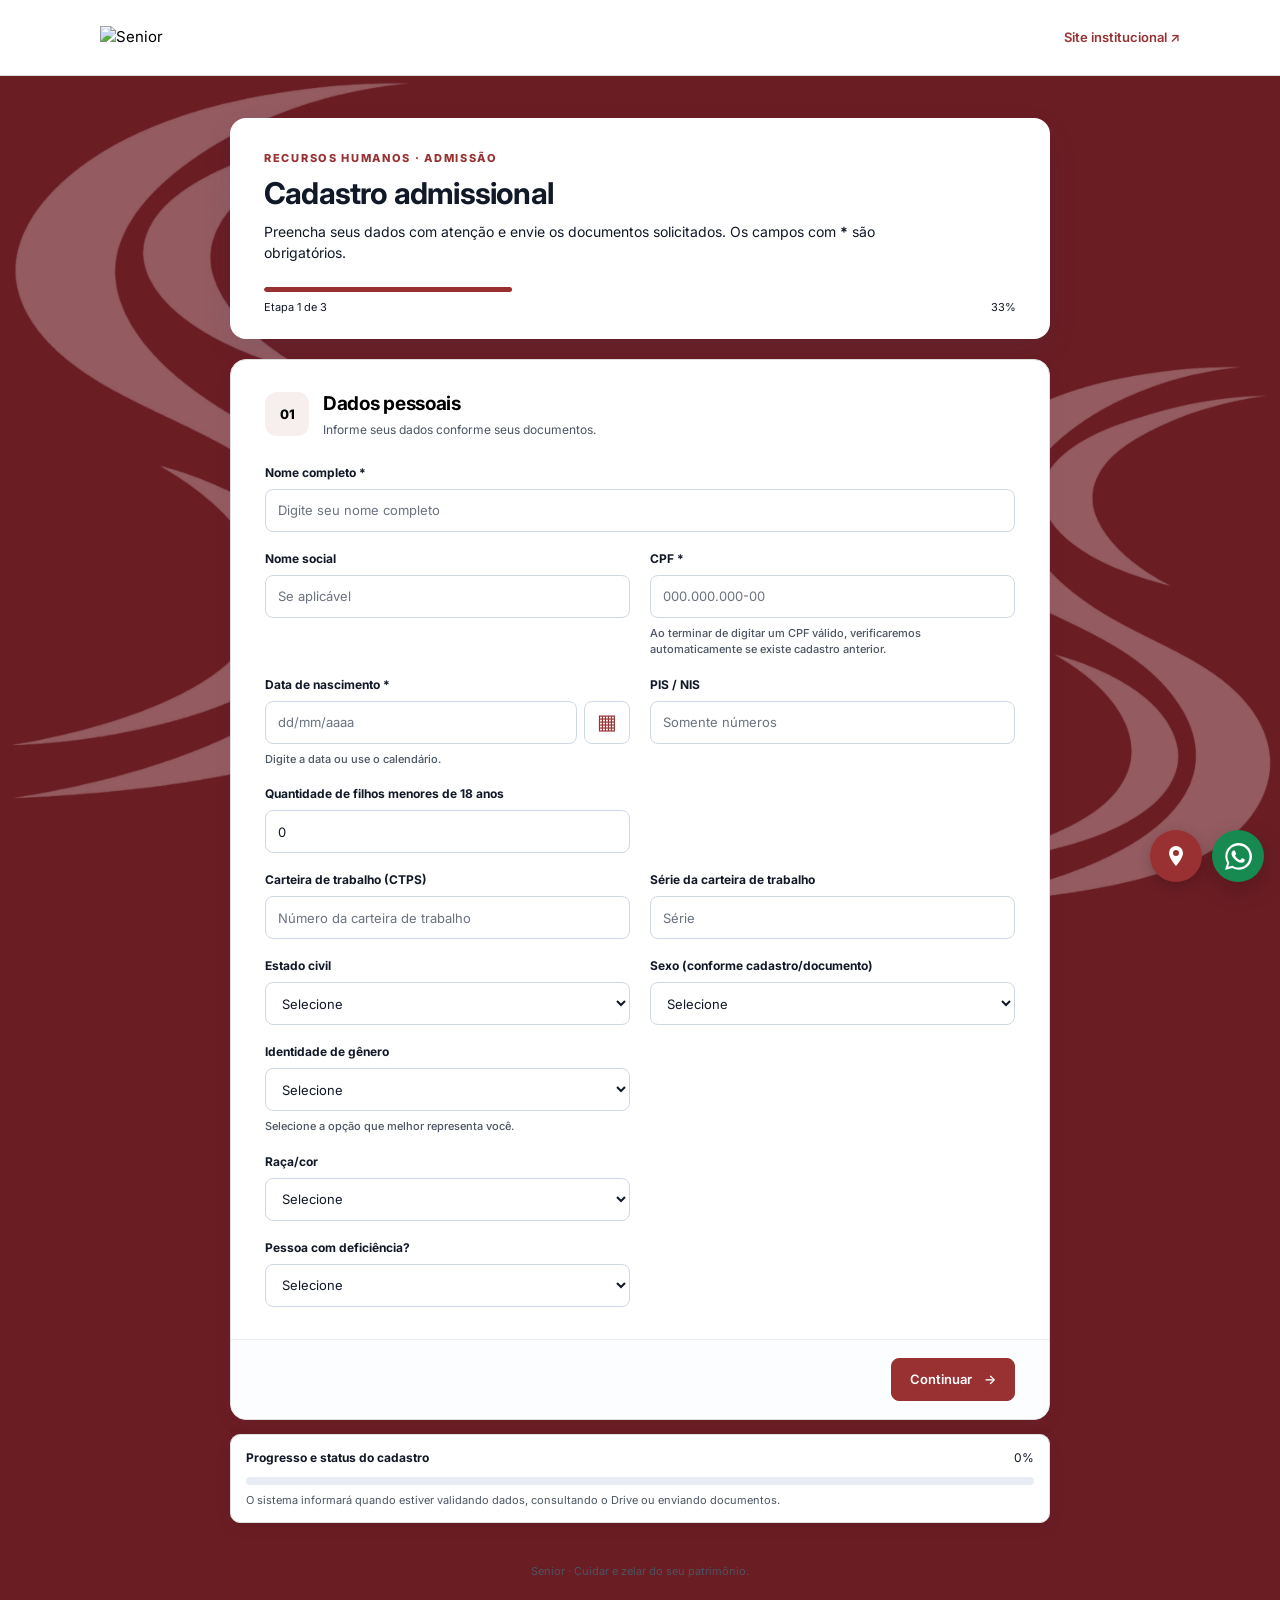
==== commit 32761c62: "Add files via upload" ====
--- a/index.html
+++ b/index.html
@@ -3,14 +3,14 @@
 <head>
   <meta charset="utf-8">
   <meta name="viewport" content="width=device-width, initial-scale=1">
-  <meta name="theme-color" content="#173b67">
+  <meta name="theme-color" content="#993132">
   <title>Cadastro Admissional | Senior</title>
-  <link rel="stylesheet" href="styles.css?v=0.6.16">
+  <link rel="stylesheet" href="styles.css?v=0.7.0">
 </head>
 <body>
   <header class="site-header">
     <div class="brand">
-      <img class="brand-logo" src="https://datasenior.com.br/wp-content/uploads/2024/03/lgnormal.svg" alt="Senior Contabilidade">
+      <img class="brand-logo" src="https://datasenior.com.br/wp-content/uploads/2024/03/lgnormal.svg" alt="Senior">
     </div>
     <a href="https://datasenior.com.br/" target="_blank" rel="noopener">Site institucional ↗</a>
   </header>
@@ -129,7 +129,7 @@
         <div class="dialog-actions"><button type="button" class="btn secondary" id="cancelBirthLookup">Cancelar</button><button type="submit" class="btn primary" id="confirmBirthLookup">Validar e carregar dados</button></div>
       </form>
     </dialog>
-    <footer>Senior Contabilidade · Cuidar e zelar do seu patrimônio.</footer>
+    <footer>Senior · Cuidar e zelar do seu patrimônio.</footer>
   </main>
   <aside class="map-mini map-collapsed" id="mapWidget" aria-label="Localização da Senior Contabilidade" aria-hidden="true" inert>
     <div class="map-widget-header">
@@ -146,7 +146,7 @@
   <button type="button" class="map-toggle" id="mapToggle" aria-label="Abrir mapa" title="Abrir mapa" aria-controls="mapWidget" aria-expanded="false">
     <svg viewBox="0 0 24 24" aria-hidden="true"><path d="M12 2a7 7 0 0 0-7 7c0 5.25 7 13 7 13s7-7.75 7-13a7 7 0 0 0-7-7Zm0 10a3 3 0 1 1 0-6 3 3 0 0 1 0 6Z"/></svg>
   </button>
-  <script src="config.js?v=0.6.6"></script>
-  <script src="app.js?v=0.6.16"></script>
+  <script src="config.js?v=0.7.0"></script>
+  <script src="app.js?v=0.7.0"></script>
 </body>
 </html>
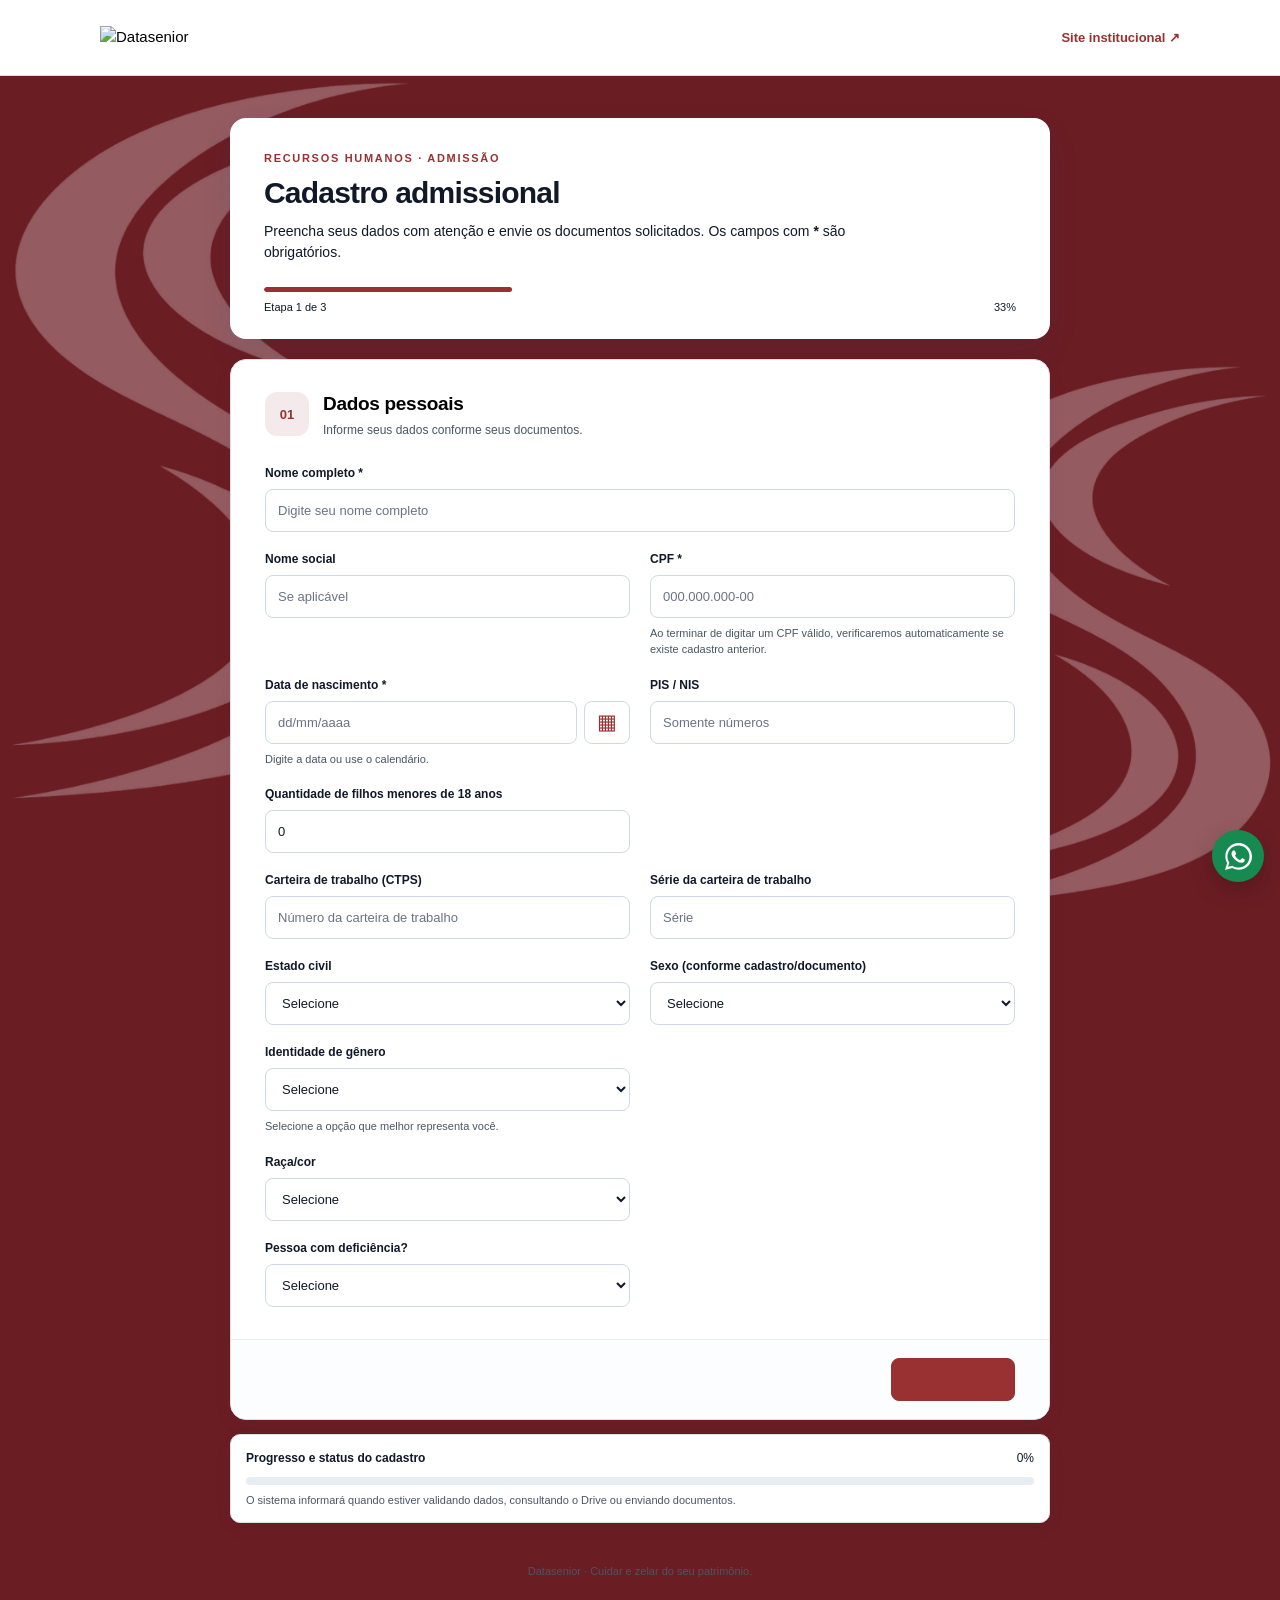
==== commit b515e60e: "Add files via upload" ====
--- a/index.html
+++ b/index.html
@@ -1,152 +1,13 @@
-<!doctype html>
-<html lang="pt-BR">
-<head>
-  <meta charset="utf-8">
-  <meta name="viewport" content="width=device-width, initial-scale=1">
-  <meta name="theme-color" content="#993132">
-  <title>Cadastro Admissional | Senior</title>
-  <link rel="stylesheet" href="styles.css?v=0.7.0">
-</head>
-<body>
-  <header class="site-header">
-    <div class="brand">
-      <img class="brand-logo" src="https://datasenior.com.br/wp-content/uploads/2024/03/lgnormal.svg" alt="Senior">
-    </div>
-    <a href="https://datasenior.com.br/" target="_blank" rel="noopener">Site institucional ↗</a>
-  </header>
-
-  <main class="page-shell">
-    <section class="intro">
-      <p class="eyebrow">RECURSOS HUMANOS · ADMISSÃO</p>
-      <h1>Cadastro admissional</h1>
-      <p>Preencha seus dados com atenção e envie os documentos solicitados. Os campos com <b>*</b> são obrigatórios.</p>
-      <div class="progress-wrap"><div id="progressBar"></div></div>
-      <div class="progress-caption"><span id="stepCaption">Etapa 1 de 3</span><span id="progressPercent">33%</span></div>
-    </section>
-
-    <form id="admissionForm">
-      <section class="form-section active" data-step="1">
-        <div class="section-heading"><span class="step-icon">01</span><div><h2>Dados pessoais</h2><p>Informe seus dados conforme seus documentos.</p></div></div>
-        <div class="fields">
-          <label class="wide">Nome completo *<input name="nome" autocomplete="name" required maxlength="160" placeholder="Digite seu nome completo"></label>
-          <label>Nome social<input name="nomeSocial" maxlength="160" placeholder="Se aplicável"></label>
-          <label>CPF *<input name="cpf" id="cpf" inputmode="numeric" required placeholder="000.000.000-00" maxlength="14" autocomplete="off" aria-describedby="cpfMessage"><small id="cpfMessage" class="field-message" aria-live="polite">Ao terminar de digitar um CPF válido, verificaremos automaticamente se existe cadastro anterior.</small></label>
-          <label>Data de nascimento *<span class="date-input-wrap"><input class="birth-date" name="nascimento" type="text" inputmode="numeric" autocomplete="bday" placeholder="dd/mm/aaaa" maxlength="10" pattern="\d{2}/\d{2}/\d{4}" aria-describedby="birthDateFormatHelp" required><button type="button" class="calendar-button" aria-label="Abrir calendário da data de nascimento">▦</button><input class="date-picker" type="date" tabindex="-1" aria-hidden="true"></span><small id="birthDateFormatHelp" class="field-message">Digite a data ou use o calendário.</small></label>
-          <label>PIS / NIS<input name="pis" inputmode="numeric" maxlength="14" placeholder="Somente números"></label>
-          <label>Quantidade de filhos menores de 18 anos<input name="quantidadeFilhos" id="quantidadeFilhos" type="number" min="0" max="20" value="0"></label>
-          <div class="field-pair">
-            <label>Carteira de trabalho (CTPS)<input name="ctpsNumero" maxlength="30" placeholder="Número da carteira de trabalho"></label>
-            <label>Série da carteira de trabalho<input name="ctpsSerie" maxlength="20" placeholder="Série"></label>
-          </div>
-          <div id="childrenFields" class="wide dependent-fields hidden"></div>
-          <label>Estado civil<select name="estadoCivil"><option value="">Selecione</option><option>Solteiro(a)</option><option>Casado(a)</option><option>União estável</option><option>Divorciado(a)</option><option>Separado(a)</option><option>Viúvo(a)</option></select></label>
-          <label>Sexo (conforme cadastro/documento)
-            <select name="sexo"><option value="">Selecione</option><option value="Feminino">Feminino</option><option value="Masculino">Masculino</option></select>
-          </label>
-          <div class="field-pair inline-field-pair">
-            <label>Identidade de gênero
-              <select name="identidadeGenero" id="identidadeGenero"><option value="">Selecione</option><option value="Homem cisgênero">Homem cisgênero</option><option value="Mulher cisgênero">Mulher cisgênero</option><option value="Homem transgênero">Homem transgênero</option><option value="Mulher transgênero">Mulher transgênero</option><option value="Pessoa não binária">Pessoa não binária</option><option value="Outra identidade de gênero">Outra identidade de gênero</option></select>
-              <small id="identidadeGeneroHelp" class="field-message">Selecione a opção que melhor representa você.</small>
-            </label>
-            <label id="outraIdentidadeWrap" class="hidden">Descreva sua identidade de gênero *<input name="outraIdentidadeGenero" id="outraIdentidadeGenero" maxlength="120"></label>
-          </div>
-          <div class="field-pair inline-field-pair">
-            <label>Raça/cor
-              <select name="racaCor" id="racaCor"><option value="">Selecione</option><option>Branca</option><option>Preta</option><option>Parda</option><option>Amarela</option><option>Indígena</option><option>Outra</option></select>
-            </label>
-            <label id="outraRacaWrap" class="hidden">Descreva sua raça/cor *<input name="outraRacaCor" id="outraRacaCor" maxlength="120"></label>
-          </div>
-          <label>Pessoa com deficiência?
-            <select name="pcd" id="pcd"><option value="">Selecione</option><option value="Não">Não</option><option value="Sim">Sim</option><option value="Prefiro não informar">Prefiro não informar</option></select>
-          </label>
-          <label class="wide hidden" id="deficienciaWrap">Se desejar, informe a deficiência<input name="deficiencia" maxlength="240" placeholder="Informação opcional"></label>
-        </div>
-      </section>
-
-      <section class="form-section" data-step="2">
-        <div class="section-heading"><span class="step-icon">02</span><div><h2>Endereço e contato</h2><p>Informe primeiro o CEP. Os campos de endereço serão liberados após digitar os 8 números.</p></div></div>
-        <div class="fields">
-          <label>CEP *<input name="cep" id="cep" inputmode="numeric" required maxlength="9" placeholder="00000-000"></label>
-          <label>Estado (UF) *<input name="estado" id="estado" required maxlength="2" placeholder="PR" disabled></label>
-          <label class="wide">Rua / logradouro *<input name="endereco" id="endereco" required maxlength="200" placeholder="Rua, avenida, travessa..." disabled></label>
-          <label>Número *<input name="numero" id="numeroResidencia" required maxlength="20" placeholder="Número" disabled></label>
-          <label>Complemento<input name="complemento" id="complemento" maxlength="100" placeholder="Apartamento, bloco etc." disabled></label>
-          <label>Bairro *<input name="bairro" id="bairro" required maxlength="120" disabled></label>
-          <label>Cidade *<input name="cidade" id="cidade" required maxlength="120" disabled></label>
-          <label>Celular *<input name="celular" id="celular" type="tel" required maxlength="16" autocomplete="tel" placeholder="(41) 99999-9999"></label>
-          <div class="wide contact-secondary">
-            <button type="button" id="addPhone2" class="text-button">+ Adicionar outro número para contato</button>
-            <div id="phone2Wrap" class="hidden phone2-fields">
-              <label>Celular 2 (opcional)<input name="celular2" id="celular2" type="tel" maxlength="16" placeholder="(41) 99999-9999"></label>
-              <label>Nome do contato (obrigatório ao informar Celular 2)<input name="contatoCelular2" id="contatoCelular2" maxlength="120" placeholder="Nome da pessoa para contato"></label>
-            </div>
-          </div>
-          <label>E-mail *<input name="email" type="email" required maxlength="180" autocomplete="email" placeholder="voce@exemplo.com.br"></label>
-          <label>Possui dependentes para salário-família?
-            <select name="dependentesFamilia"><option value="">Selecione</option><option value="Sim">Sim</option><option value="Não">Não</option></select>
-          </label>
-          <label>Possui dependentes para Imposto de Renda?
-            <select name="dependentesIR"><option value="">Selecione</option><option value="Sim">Sim</option><option value="Não">Não</option></select>
-          </label>
-        </div>
-        <p class="inline-note" id="cepMessage" aria-live="polite">Digite os 8 números do CEP para liberar os campos de endereço.</p>
-      </section>
-
-      <section class="form-section" data-step="3">
-        <div class="section-heading"><span class="step-icon">03</span><div><h2>Documentos para admissão</h2><p>Envie arquivos legíveis. Formatos aceitos: PDF, JPG e PNG.</p></div></div>
-        <div class="document-legend"><p>Os documentos marcados como obrigatórios precisam ser enviados. RG e documento CPF são obrigatórios enquanto a CNH não for enviada; a CNH é opcional. O Título de Eleitor é obrigatório.</p></div>
-        <div class="upload-list" id="uploadList"></div>
-        <p class="inline-note" id="childrenDocumentNote">As certidões dos filhos serão solicitadas conforme a quantidade informada na primeira etapa.</p>
-        <div id="missingSummary" class="missing-summary hidden" role="alert"></div>
-        <div class="privacy-note">
-          <strong>Privacidade e proteção de dados</strong>
-          <p>Esses documentos são indispensáveis para efetuarmos a admissão.</p>
-          <ol class="legal-list">
-            <li>O tratamento de dados pessoais dar-se-á de acordo com as bases legais previstas nas hipóteses dos Arts. 7º e/ou 11 da Lei 13.709/2018, às quais se submeterão os serviços, e para propósitos legítimos, específicos, explícitos e informados ao titular;</li>
-            <li>O tratamento dos dados será limitado às atividades necessárias ao atingimento das finalidades de execução do contrato de trabalho, utilizando-os em cumprimento de obrigação legal ou regulatória, no exercício regular de direito, por determinação judicial ou por requisição da ANPD;</li>
-            <li>Os sistemas que servirão de base para armazenamento dos dados pessoais coletados seguem um conjunto de premissas, políticas e especificações técnicas que regulamentam a utilização da Tecnologia de Informação e Comunicação no Governo Federal.</li>
-          </ol>
-          <p class="privacy-footnote">As informações e os documentos serão utilizados para as finalidades relacionadas ao processo admissional e acessados somente por pessoas autorizadas.</p>
-          <label class="consent"><input type="checkbox" name="cientePrivacidade" required> Declaro que li o aviso de privacidade e que as informações fornecidas são verdadeiras. *</label>
-        </div>
-        <div class="status-message" id="statusMessage" role="status" aria-live="polite"></div>
-      </section>
-
-      <div class="form-actions">
-        <button type="button" class="btn secondary" id="backBtn" hidden>Voltar</button>
-        <span class="action-spacer"></span>
-        <button type="button" class="btn primary" id="nextBtn">Continuar <span>→</span></button>
-        <button type="submit" class="btn primary" id="submitBtn" hidden>Concluir e enviar cadastro <span>→</span></button>
-      </div>
-    </form>
-    <div class="upload-overall global-progress" id="uploadOverall" aria-live="polite"><div class="upload-overall-top"><strong>Progresso e status do cadastro</strong><span id="overallPercent">0%</span></div><div class="progress-track"><div id="overallProgress"></div></div><p id="overallMessage">O sistema informará quando estiver validando dados, consultando o Drive ou enviando documentos.</p></div>
-    <dialog id="birthDateDialog" class="lookup-dialog" aria-labelledby="birthDateTitle">
-      <form method="dialog" id="birthDateForm">
-        <h2 id="birthDateTitle">Confirmar identidade</h2>
-        <p>Encontramos um cadastro para este CPF. Para proteger seus dados, informe sua data de nascimento para recuperar os dados e documentos já registrados.</p>
-        <label>Data de nascimento *<span class="date-input-wrap"><input class="birth-date" id="lookupBirthDate" type="text" inputmode="numeric" autocomplete="bday" placeholder="dd/mm/aaaa" maxlength="10" pattern="\d{2}/\d{2}/\d{4}" required><button type="button" class="calendar-button" aria-label="Abrir calendário da data de nascimento">▦</button><input class="date-picker" type="date" tabindex="-1" aria-hidden="true"></span></label>
-        <p id="lookupBirthMessage" class="field-message" aria-live="polite"></p>
-        <div class="dialog-actions"><button type="button" class="btn secondary" id="cancelBirthLookup">Cancelar</button><button type="submit" class="btn primary" id="confirmBirthLookup">Validar e carregar dados</button></div>
-      </form>
-    </dialog>
-    <footer>Senior · Cuidar e zelar do seu patrimônio.</footer>
-  </main>
-  <aside class="map-mini map-collapsed" id="mapWidget" aria-label="Localização da Senior Contabilidade" aria-hidden="true" inert>
-    <div class="map-widget-header">
-      <button type="button" class="map-drag-handle" id="mapDragHandle" aria-label="Mover mapa" title="Arraste para mover o mapa">⠿ Senior Contabilidade <span>mover</span></button>
-      <button type="button" class="map-collapse" id="mapCollapse" aria-label="Recolher mapa" title="Recolher mapa">−</button>
-    </div>
-    <small>Rua Myltho Anselmo da Silva, 1497 - Mercês, Curitiba - PR</small>
-    <iframe title="Mapa da Senior Contabilidade" loading="lazy" referrerpolicy="no-referrer-when-downgrade" src="https://www.google.com/maps?q=Rua%20Myltho%20Anselmo%20da%20Silva%2C%201497%2C%20Curitiba%2C%20PR&output=embed"></iframe>
-    <a href="https://www.google.com/maps/dir/?api=1&destination=Rua+Myltho+Anselmo+da+Silva,+1497,+Curitiba,+PR" target="_blank" rel="noopener">Abrir rota no Google Maps ↗</a>
-  </aside>
-  <a class="whatsapp-float" id="whatsappHelp" href="https://wa.me/5541995890097" target="_blank" rel="noopener" aria-label="Contato pelo WhatsApp" title="Contato pelo WhatsApp">
-    <svg class="wa-icon" viewBox="0 0 24 24" aria-hidden="true"><path d="M20.5 3.5A11.8 11.8 0 0 0 12.1 0C5.6 0 .3 5.3.3 11.8c0 2.1.6 4.2 1.6 6L0 24l6.4-1.7a11.8 11.8 0 0 0 5.7 1.5h.1c6.5 0 11.8-5.3 11.8-11.8 0-3.2-1.2-6.2-3.5-8.5ZM12.1 21.8c-1.8 0-3.6-.5-5.1-1.4l-.4-.2-3.8 1 1-3.7-.2-.4a9.8 9.8 0 1 1 8.5 4.7Zm5.4-7.3c-.3-.1-1.7-.8-2-.9-.3-.1-.5-.1-.7.2s-.8.9-1 1.1c-.2.2-.4.2-.7.1a8 8 0 0 1-2.4-1.5 9 9 0 0 1-1.7-2.1c-.2-.3 0-.5.1-.6l.5-.6.2-.5c.1-.2 0-.4 0-.5l-.9-2.1c-.2-.5-.5-.4-.7-.4h-.6c-.2 0-.5.1-.8.4-.3.3-1 1-1 2.4s1 2.8 1.1 3c.1.2 2 3.1 4.9 4.3.7.3 1.3.5 1.7.6.7.2 1.4.2 1.9.1.6-.1 1.7-.7 1.9-1.3.2-.6.2-1.2.2-1.3s-.2-.2-.5-.4Z"/></svg>
-  </a>
-  <button type="button" class="map-toggle" id="mapToggle" aria-label="Abrir mapa" title="Abrir mapa" aria-controls="mapWidget" aria-expanded="false">
-    <svg viewBox="0 0 24 24" aria-hidden="true"><path d="M12 2a7 7 0 0 0-7 7c0 5.25 7 13 7 13s7-7.75 7-13a7 7 0 0 0-7-7Zm0 10a3 3 0 1 1 0-6 3 3 0 0 1 0 6Z"/></svg>
-  </button>
-  <script src="config.js?v=0.7.0"></script>
-  <script src="app.js?v=0.7.0"></script>
-</body>
-</html>
+<!doctype html>
+<html lang="pt-BR">
+<head>
+  <meta charset="utf-8">
+  <meta name="viewport" content="width=device-width, initial-scale=1">
+  <meta http-equiv="refresh" content="0;url=https://seniorrh.github.io/datasenior/">
+  <title>Cadastro Admissional | Datasenior</title>
+</head>
+<body>
+  <p>Redirecionando para o <a href="https://seniorrh.github.io/datasenior/">formulário da Datasenior</a>…</p>
+  <script>window.location.replace("https://seniorrh.github.io/datasenior/");</script>
+</body>
+</html>
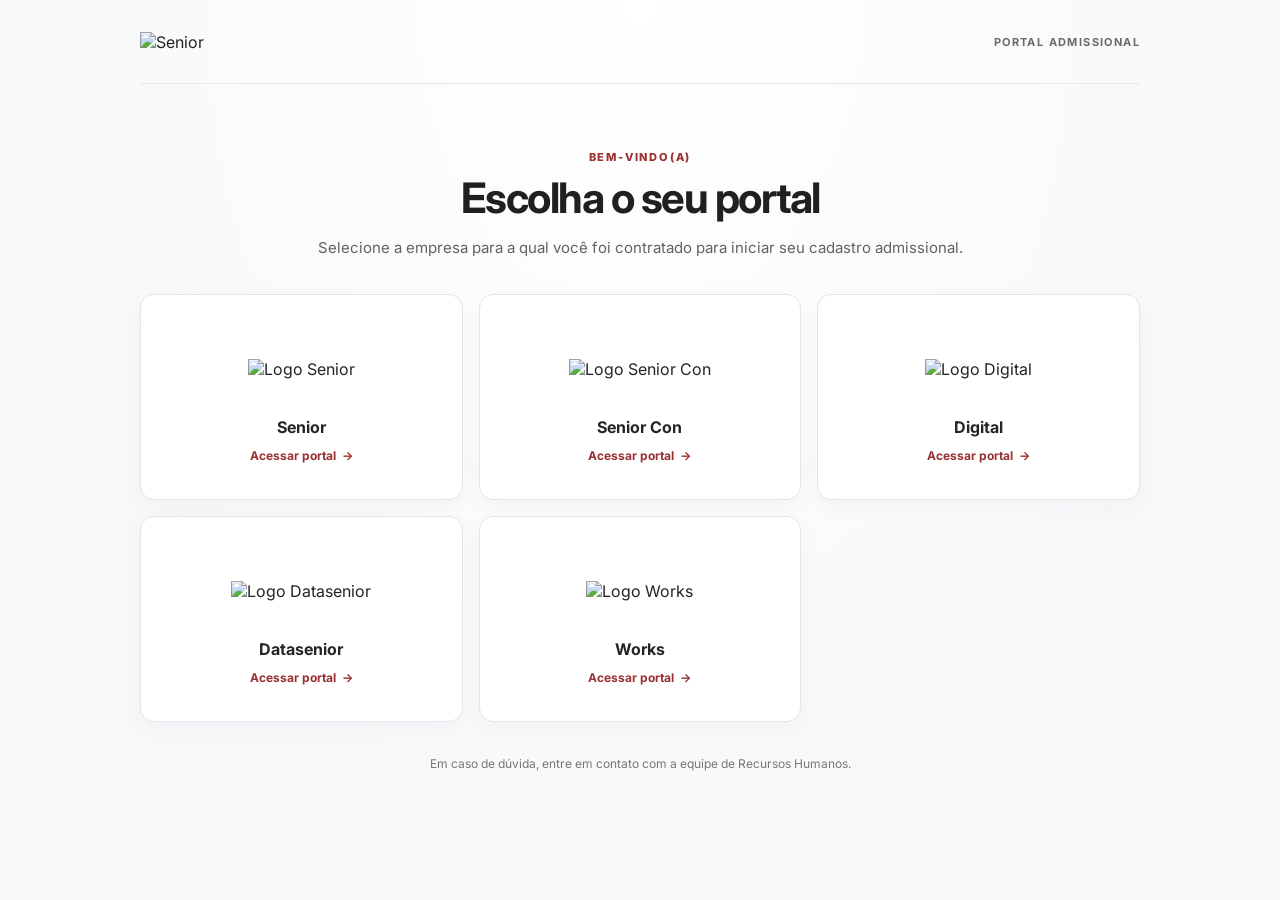
==== commit fff3ed43: "Add files via upload" ====
--- a/index.html
+++ b/index.html
@@ -3,11 +3,60 @@
 <head>
   <meta charset="utf-8">
   <meta name="viewport" content="width=device-width, initial-scale=1">
-  <meta http-equiv="refresh" content="0;url=https://seniorrh.github.io/datasenior/">
-  <title>Cadastro Admissional | Datasenior</title>
+  <meta name="description" content="Acesse o portal admissional da empresa contratante.">
+  <title>Portais Admissionais | Senior</title>
+  <link rel="stylesheet" href="home.css">
 </head>
 <body>
-  <p>Redirecionando para o <a href="https://seniorrh.github.io/datasenior/">formulário da Datasenior</a>…</p>
-  <script>window.location.replace("https://seniorrh.github.io/datasenior/");</script>
+  <main class="home">
+    <header class="home-header">
+      <img class="header-logo" src="https://datasenior.com.br/wp-content/uploads/2024/03/lgnormal.svg" alt="Senior">
+      <span>PORTAL ADMISSIONAL</span>
+    </header>
+
+    <section class="welcome" aria-labelledby="page-title">
+      <p class="eyebrow">BEM-VINDO(A)</p>
+      <h1 id="page-title">Escolha o seu portal</h1>
+      <p>Selecione a empresa para a qual você foi contratado para iniciar seu cadastro admissional.</p>
+    </section>
+
+    <nav class="portal-grid" aria-label="Portais admissionais por empresa">
+      <a class="portal-card" href="senior/">
+        <span class="logo-wrap"><img src="https://datasenior.com.br/wp-content/uploads/2024/03/lgnormal.svg" alt="Logo Senior"><span class="logo-fallback" hidden>SE</span></span>
+        <span class="portal-name">Senior</span>
+        <span class="portal-action">Acessar portal <span aria-hidden="true">→</span></span>
+      </a>
+      <a class="portal-card" href="seniorcon/">
+        <span class="logo-wrap"><img src="https://datasenior.com.br/wp-content/uploads/2024/03/lgnormal.svg" alt="Logo Senior Con"><span class="logo-fallback" hidden>SC</span></span>
+        <span class="portal-name">Senior Con</span>
+        <span class="portal-action">Acessar portal <span aria-hidden="true">→</span></span>
+      </a>
+      <a class="portal-card" href="digital/">
+        <span class="logo-wrap"><img src="https://datasenior.com.br/wp-content/uploads/2024/03/logo-digital.jpg" alt="Logo Digital"><span class="logo-fallback" hidden>DI</span></span>
+        <span class="portal-name">Digital</span>
+        <span class="portal-action">Acessar portal <span aria-hidden="true">→</span></span>
+      </a>
+      <a class="portal-card" href="datasenior/">
+        <span class="logo-wrap"><img src="https://dataseniorauditores.com.br/wp-content/uploads/2024/06/Logo-data-senior.png" alt="Logo Datasenior"><span class="logo-fallback" hidden>DS</span></span>
+        <span class="portal-name">Datasenior</span>
+        <span class="portal-action">Acessar portal <span aria-hidden="true">→</span></span>
+      </a>
+      <a class="portal-card" href="works/">
+        <span class="logo-wrap"><img src="https://datasenior.com.br/wp-content/uploads/2024/03/logo-works.jpg" alt="Logo Works"><span class="logo-fallback" hidden>WO</span></span>
+        <span class="portal-name">Works</span>
+        <span class="portal-action">Acessar portal <span aria-hidden="true">→</span></span>
+      </a>
+    </nav>
+
+    <footer>Em caso de dúvida, entre em contato com a equipe de Recursos Humanos.</footer>
+  </main>
+  <script>
+    document.querySelectorAll(".logo-wrap img").forEach(image => {
+      image.addEventListener("error", () => {
+        image.hidden = true;
+        image.nextElementSibling.hidden = false;
+      }, {once:true});
+    });
+  </script>
 </body>
 </html>
--- a/home.css
+++ b/home.css
@@ -0,0 +1,181 @@
+@import url('https://fonts.googleapis.com/css2?family=Inter:wght@400;500;600;700;800&display=swap');
+
+:root {
+  font-family: Inter, Arial, sans-serif;
+  color: #242424;
+  background: #f7f8fa;
+  font-synthesis: none;
+  text-rendering: optimizeLegibility;
+}
+
+* { box-sizing: border-box; }
+
+body {
+  min-width: 320px;
+  min-height: 100vh;
+  margin: 0;
+  background: radial-gradient(ellipse at 50% 0, #fff 0, #f7f8fa 68%);
+}
+
+.home {
+  width: min(100% - 40px, 1000px);
+  margin: 0 auto;
+}
+
+.home-header {
+  min-height: 84px;
+  display: flex;
+  align-items: center;
+  justify-content: space-between;
+  border-bottom: 1px solid #e8e8e8;
+}
+
+.header-logo {
+  display: block;
+  width: 158px;
+  max-height: 46px;
+  object-fit: contain;
+  object-position: left center;
+}
+
+.home-header > span {
+  color: #6b6b6b;
+  font-size: 11px;
+  font-weight: 700;
+  letter-spacing: 1.4px;
+}
+
+.welcome {
+  max-width: 680px;
+  margin: 66px auto 34px;
+  text-align: center;
+}
+
+.eyebrow {
+  margin: 0 0 10px;
+  color: #993132;
+  font-size: 11px;
+  font-weight: 800;
+  letter-spacing: 1.8px;
+}
+
+.welcome h1 {
+  margin: 0;
+  color: #202020;
+  font-size: clamp(30px, 5vw, 42px);
+  letter-spacing: -1.5px;
+  line-height: 1.15;
+}
+
+.welcome > p:last-child {
+  margin: 14px 0 0;
+  color: #626262;
+  font-size: 15px;
+  line-height: 1.6;
+}
+
+.portal-grid {
+  display: grid;
+  grid-template-columns: repeat(3, minmax(0, 1fr));
+  gap: 16px;
+}
+
+.portal-card {
+  min-height: 206px;
+  display: flex;
+  flex-direction: column;
+  align-items: center;
+  justify-content: center;
+  gap: 11px;
+  padding: 22px;
+  border: 1px solid #e5e5e5;
+  border-radius: 14px;
+  background: #fff;
+  box-shadow: 0 6px 22px #17203308;
+  color: inherit;
+  text-align: center;
+  text-decoration: none;
+  transition: border-color .16s ease, box-shadow .16s ease, transform .16s ease;
+}
+
+.portal-card:hover,
+.portal-card:focus-visible {
+  transform: translateY(-3px);
+  border-color: #993132;
+  box-shadow: 0 12px 28px #17203312;
+  outline: none;
+}
+
+.logo-wrap {
+  width: 190px;
+  height: 75px;
+  display: grid;
+  place-items: center;
+}
+
+.logo-wrap img {
+  display: block;
+  max-width: 100%;
+  max-height: 68px;
+  object-fit: contain;
+}
+
+.logo-fallback {
+  width: 62px;
+  height: 62px;
+  place-items: center;
+  border-radius: 50%;
+  background: #f7eeee;
+  color: #993132;
+  font-size: 18px;
+  font-weight: 800;
+}
+
+.logo-fallback:not([hidden]) { display: grid; }
+
+.portal-name {
+  color: #252525;
+  font-size: 16px;
+  font-weight: 700;
+}
+
+.portal-action {
+  color: #993132;
+  font-size: 12px;
+  font-weight: 700;
+}
+
+.portal-action span {
+  display: inline-block;
+  margin-left: 3px;
+  transition: transform .16s ease;
+}
+
+.portal-card:hover .portal-action span { transform: translateX(3px); }
+
+footer {
+  padding: 34px 0 28px;
+  color: #777;
+  font-size: 12px;
+  text-align: center;
+}
+
+@media (max-width: 700px) {
+  .home { width: min(100% - 28px, 520px); }
+  .home-header { min-height: 72px; }
+  .header-logo { width: 132px; }
+  .home-header > span { font-size: 9px; letter-spacing: 1px; }
+  .welcome { margin: 46px auto 25px; }
+  .welcome > p:last-child { font-size: 14px; }
+  .portal-grid { grid-template-columns: repeat(2, minmax(0, 1fr)); gap: 11px; }
+  .portal-card { min-height: 176px; padding: 15px 10px; }
+  .logo-wrap { width: 100%; height: 68px; }
+  .logo-wrap img { max-width: 90%; max-height: 60px; }
+  .portal-name { font-size: 14px; }
+  .portal-action { font-size: 11px; }
+}
+
+@media (max-width: 390px) {
+  .portal-grid { grid-template-columns: 1fr; }
+  .portal-card { min-height: 150px; }
+}
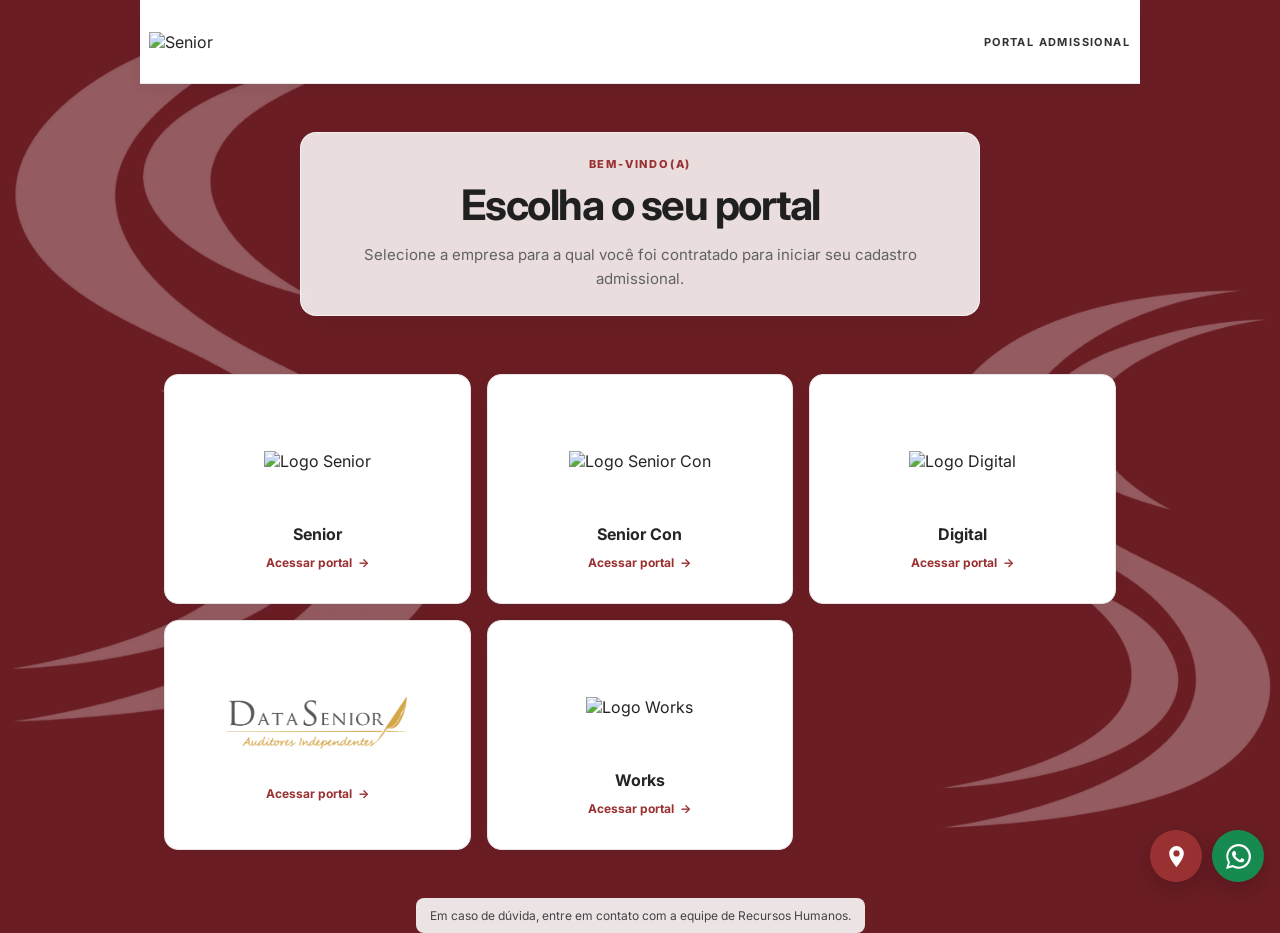
==== commit 1f4383bc: "Add files via upload" ====
--- a/index.html
+++ b/index.html
@@ -5,7 +5,7 @@
   <meta name="viewport" content="width=device-width, initial-scale=1">
   <meta name="description" content="Acesse o portal admissional da empresa contratante.">
   <title>Portais Admissionais | Senior</title>
-  <link rel="stylesheet" href="home.css">
+  <link rel="stylesheet" href="home.css?v=0.9.4">
 </head>
 <body>
   <main class="home">
@@ -37,8 +37,7 @@
         <span class="portal-action">Acessar portal <span aria-hidden="true">→</span></span>
       </a>
       <a class="portal-card" href="datasenior/">
-        <span class="logo-wrap"><img src="https://dataseniorauditores.com.br/wp-content/uploads/2024/06/Logo-data-senior.png" alt="Logo Datasenior"><span class="logo-fallback" hidden>DS</span></span>
-        <span class="portal-name">Datasenior</span>
+        <span class="logo-wrap datasenior-logo-wrap"><img class="datasenior-brand" src="logodatasenior.png" alt="Logo Datasenior"></span>
         <span class="portal-action">Acessar portal <span aria-hidden="true">→</span></span>
       </a>
       <a class="portal-card" href="works/">
@@ -50,6 +49,18 @@
 
     <footer>Em caso de dúvida, entre em contato com a equipe de Recursos Humanos.</footer>
   </main>
+  <aside class="home-map-widget map-collapsed" id="homeMapWidget" aria-label="Localização da Senior Contabilidade" aria-hidden="true" inert>
+    <div class="home-map-header"><strong>Senior Contabilidade</strong><button type="button" class="home-map-close" id="homeMapClose" aria-label="Fechar mapa">×</button></div>
+    <small>Rua Myltho Anselmo da Silva, 1497 - Mercês, Curitiba - PR</small>
+    <iframe title="Mapa da Senior Contabilidade" loading="lazy" referrerpolicy="no-referrer-when-downgrade" src="https://www.google.com/maps?q=Rua%20Myltho%20Anselmo%20da%20Silva%2C%201497%2C%20Curitiba%2C%20PR&output=embed"></iframe>
+    <a href="https://www.google.com/maps/dir/?api=1&destination=Rua+Myltho+Anselmo+da+Silva,+1497,+Curitiba,+PR" target="_blank" rel="noopener">Abrir rota no Google Maps ↗</a>
+  </aside>
+  <button type="button" class="home-map-toggle" id="homeMapToggle" aria-label="Abrir mapa" title="Abrir mapa" aria-controls="homeMapWidget" aria-expanded="false">
+    <svg viewBox="0 0 24 24" aria-hidden="true"><path d="M12 2a7 7 0 0 0-7 7c0 5.25 7 13 7 13s7-7.75 7-13a7 7 0 0 0-7-7Zm0 10a3 3 0 1 1 0-6 3 3 0 0 1 0 6Z"/></svg>
+  </button>
+  <a class="home-whatsapp" href="https://wa.me/5541995890097" target="_blank" rel="noopener" aria-label="Contato pelo WhatsApp" title="Contato pelo WhatsApp">
+    <svg viewBox="0 0 24 24" aria-hidden="true"><path d="M20.5 3.5A11.8 11.8 0 0 0 12.1 0C5.6 0 .3 5.3.3 11.8c0 2.1.6 4.2 1.6 6L0 24l6.4-1.7a11.8 11.8 0 0 0 5.7 1.5h.1c6.5 0 11.8-5.3 11.8-11.8 0-3.2-1.2-6.2-3.5-8.5ZM12.1 21.8c-1.8 0-3.6-.5-5.1-1.4l-.4-.2-3.8 1 1-3.7-.2-.4a9.8 9.8 0 1 1 8.5 4.7Zm5.4-7.3c-.3-.1-1.7-.8-2-.9-.3-.1-.5-.1-.7.2s-.8.9-1 1.1c-.2.2-.4.2-.7.1a8 8 0 0 1-2.4-1.5 9 9 0 0 1-1.7-2.1c-.2-.3 0-.5.1-.6l.5-.6.2-.5c.1-.2 0-.4 0-.5l-.9-2.1c-.2-.5-.5-.4-.7-.4h-.6c-.2 0-.5.1-.8.4-.3.3-1 1-1 2.4s1 2.8 1.1 3c.1.2 2 3.1 4.9 4.3.7.3 1.3.5 1.7.6.7.2 1.4.2 1.9.1.6-.1 1.7-.7 1.9-1.3.2-.6.2-1.2.2-1.3s-.2-.2-.5-.4Z"/></svg>
+  </a>
   <script>
     document.querySelectorAll(".logo-wrap img").forEach(image => {
       image.addEventListener("error", () => {
@@ -57,6 +68,20 @@
         image.nextElementSibling.hidden = false;
       }, {once:true});
     });
+    const homeMapWidget = document.querySelector("#homeMapWidget");
+    const homeMapToggle = document.querySelector("#homeMapToggle");
+    function setHomeMapOpen(open) {
+      homeMapWidget.classList.toggle("map-collapsed", !open);
+      homeMapWidget.setAttribute("aria-hidden", String(!open));
+      homeMapWidget.inert = !open;
+      homeMapToggle.setAttribute("aria-expanded", String(open));
+      if (open) document.querySelector("#homeMapClose").focus();
+    }
+    homeMapToggle.addEventListener("click", () => setHomeMapOpen(true));
+    document.querySelector("#homeMapClose").addEventListener("click", () => {
+      setHomeMapOpen(false);
+      homeMapToggle.focus();
+    });
   </script>
 </body>
 </html>
--- a/home.css
+++ b/home.css
@@ -14,7 +14,7 @@
   min-width: 320px;
   min-height: 100vh;
   margin: 0;
-  background: radial-gradient(ellipse at 50% 0, #fff 0, #f7f8fa 68%);
+  background: #f7f8fa url("fundo.jpg") center top / cover fixed no-repeat;
 }
 
 .home {
@@ -23,23 +23,34 @@
 }
 
 .home-header {
+  position: sticky;
+  top: 0;
+  z-index: 40;
   min-height: 84px;
   display: flex;
   align-items: center;
   justify-content: space-between;
+  background: #fff;
   border-bottom: 1px solid #e8e8e8;
+  box-shadow: 0 4px 12px #17203312;
 }
 
 .header-logo {
   display: block;
   width: 158px;
   max-height: 46px;
+  padding: 5px 9px;
+  border-radius: 6px;
+  background: #ffffffed;
   object-fit: contain;
   object-position: left center;
 }
 
 .home-header > span {
-  color: #6b6b6b;
+  padding: 7px 10px;
+  border-radius: 6px;
+  background: #ffffffdf;
+  color: #333;
   font-size: 11px;
   font-weight: 700;
   letter-spacing: 1.4px;
@@ -47,7 +58,13 @@
 
 .welcome {
   max-width: 680px;
-  margin: 66px auto 34px;
+  margin: 48px auto 34px;
+  padding: 24px 28px;
+  border: 1px solid #ffffff99;
+  border-radius: 16px;
+  background: #ffffffd9;
+  box-shadow: 0 8px 26px #17203312;
+  backdrop-filter: blur(5px);
   text-align: center;
 }
 
@@ -78,10 +95,12 @@
   display: grid;
   grid-template-columns: repeat(3, minmax(0, 1fr));
   gap: 16px;
+  padding: 24px;
+  border-radius: 18px;
 }
 
 .portal-card {
-  min-height: 206px;
+  min-height: 230px;
   display: flex;
   flex-direction: column;
   align-items: center;
@@ -108,15 +127,26 @@
 
 .logo-wrap {
   width: 190px;
-  height: 75px;
+  height: 105px;
   display: grid;
   place-items: center;
 }
+
+.datasenior-logo-wrap { width: 260px; }
 
 .logo-wrap img {
   display: block;
   max-width: 100%;
-  max-height: 68px;
+  max-height: 96px;
+  object-fit: contain;
+}
+
+.datasenior-brand {
+  width: min(100%, 250px);
+  max-height: 96px;
+  padding: 5px 8px;
+  border-radius: 4px;
+  background: #fff;
   object-fit: contain;
 }
 
@@ -153,9 +183,76 @@
 
 .portal-card:hover .portal-action span { transform: translateX(3px); }
 
+.home-map-widget {
+  position: fixed;
+  top: 105px;
+  right: 16px;
+  z-index: 20;
+  display: flex;
+  width: min(260px, calc(100vw - 24px));
+  flex-direction: column;
+  gap: 7px;
+  padding: 10px;
+  border: 1px solid #dedede;
+  border-radius: 12px;
+  background: #fff;
+  box-shadow: 0 8px 24px #0002;
+}
+
+.home-map-widget.map-collapsed { display: none; }
+
+.home-map-header {
+  display: flex;
+  align-items: center;
+  justify-content: space-between;
+  gap: 8px;
+}
+
+.home-map-close {
+  width: 30px;
+  height: 30px;
+  border: 0;
+  border-radius: 50%;
+  background: #f1f3f5;
+  color: #222;
+  font-size: 21px;
+  cursor: pointer;
+}
+
+.home-map-header strong { font-size: 12px; }
+.home-map-widget small { color: #555; font-size: 10px; line-height: 1.4; }
+.home-map-widget iframe { width: 100%; height: 150px; border: 0; border-radius: 7px; }
+.home-map-widget > a { color: #993132; font-size: 11px; font-weight: 700; text-decoration: none; }
+
+.home-map-toggle,
+.home-whatsapp {
+  position: fixed;
+  bottom: 18px;
+  z-index: 30;
+  display: grid;
+  width: 52px;
+  height: 52px;
+  place-items: center;
+  border: 0;
+  border-radius: 50%;
+  color: #fff;
+  box-shadow: 0 8px 24px #0003;
+  cursor: pointer;
+}
+
+.home-map-toggle { right: 78px; background: #993132; }
+.home-whatsapp { right: 16px; background: #168a50; text-decoration: none; }
+.home-map-toggle svg,.home-whatsapp svg { width: 25px; height: 25px; fill: currentColor; }
+.home-map-toggle[aria-expanded="true"] { display: none; }
+
 footer {
-  padding: 34px 0 28px;
-  color: #777;
+  width: fit-content;
+  max-width: 100%;
+  margin: 24px auto 0;
+  border-radius: 8px;
+  background: #ffffffdf;
+  padding: 10px 14px;
+  color: #444;
   font-size: 12px;
   text-align: center;
 }
@@ -165,12 +262,14 @@
   .home-header { min-height: 72px; }
   .header-logo { width: 132px; }
   .home-header > span { font-size: 9px; letter-spacing: 1px; }
-  .welcome { margin: 46px auto 25px; }
+  .welcome { margin: 34px auto 25px; padding: 20px 16px; }
   .welcome > p:last-child { font-size: 14px; }
-  .portal-grid { grid-template-columns: repeat(2, minmax(0, 1fr)); gap: 11px; }
-  .portal-card { min-height: 176px; padding: 15px 10px; }
-  .logo-wrap { width: 100%; height: 68px; }
-  .logo-wrap img { max-width: 90%; max-height: 60px; }
+  .portal-grid { grid-template-columns: repeat(2, minmax(0, 1fr)); gap: 11px; padding: 14px; }
+  .portal-card { min-height: 190px; padding: 15px 10px; }
+  .logo-wrap { width: 100%; height: 88px; }
+  .logo-wrap img { max-width: 90%; max-height: 78px; }
+  .datasenior-logo-wrap { width: 100%; }
+  .datasenior-brand { max-width: 100%; }
   .portal-name { font-size: 14px; }
   .portal-action { font-size: 11px; }
 }
@@ -179,3 +278,10 @@
   .portal-grid { grid-template-columns: 1fr; }
   .portal-card { min-height: 150px; }
 }
+
+@media (max-width: 640px) {
+  .home-map-toggle,
+  .home-whatsapp { bottom: 10px; width: 48px; height: 48px; }
+  .home-map-toggle { right: 70px; }
+  .home-whatsapp { right: 12px; }
+}
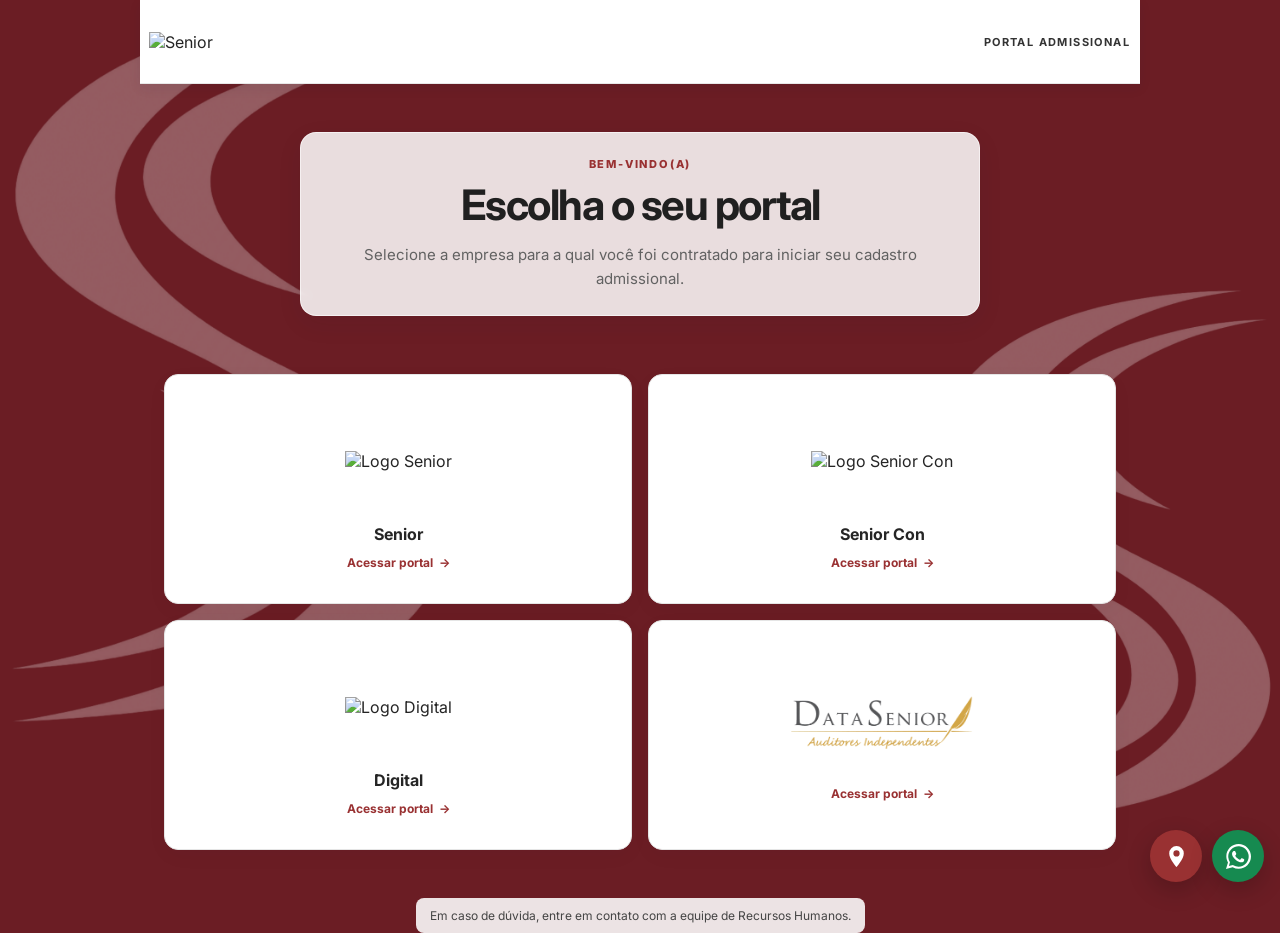
==== commit 8c073e35: "Add files via upload" ====
--- a/index.html
+++ b/index.html
@@ -5,7 +5,7 @@
   <meta name="viewport" content="width=device-width, initial-scale=1">
   <meta name="description" content="Acesse o portal admissional da empresa contratante.">
   <title>Portais Admissionais | Senior</title>
-  <link rel="stylesheet" href="home.css?v=0.9.4">
+  <link rel="stylesheet" href="home.css?v=0.9.5">
 </head>
 <body>
   <main class="home">
@@ -38,11 +38,6 @@
       </a>
       <a class="portal-card" href="datasenior/">
         <span class="logo-wrap datasenior-logo-wrap"><img class="datasenior-brand" src="logodatasenior.png" alt="Logo Datasenior"></span>
-        <span class="portal-action">Acessar portal <span aria-hidden="true">→</span></span>
-      </a>
-      <a class="portal-card" href="works/">
-        <span class="logo-wrap"><img src="https://datasenior.com.br/wp-content/uploads/2024/03/logo-works.jpg" alt="Logo Works"><span class="logo-fallback" hidden>WO</span></span>
-        <span class="portal-name">Works</span>
         <span class="portal-action">Acessar portal <span aria-hidden="true">→</span></span>
       </a>
     </nav>
--- a/home.css
+++ b/home.css
@@ -93,7 +93,7 @@
 
 .portal-grid {
   display: grid;
-  grid-template-columns: repeat(3, minmax(0, 1fr));
+  grid-template-columns: repeat(2, minmax(0, 1fr));
   gap: 16px;
   padding: 24px;
   border-radius: 18px;
@@ -275,7 +275,6 @@
 }
 
 @media (max-width: 390px) {
-  .portal-grid { grid-template-columns: 1fr; }
   .portal-card { min-height: 150px; }
 }
 
